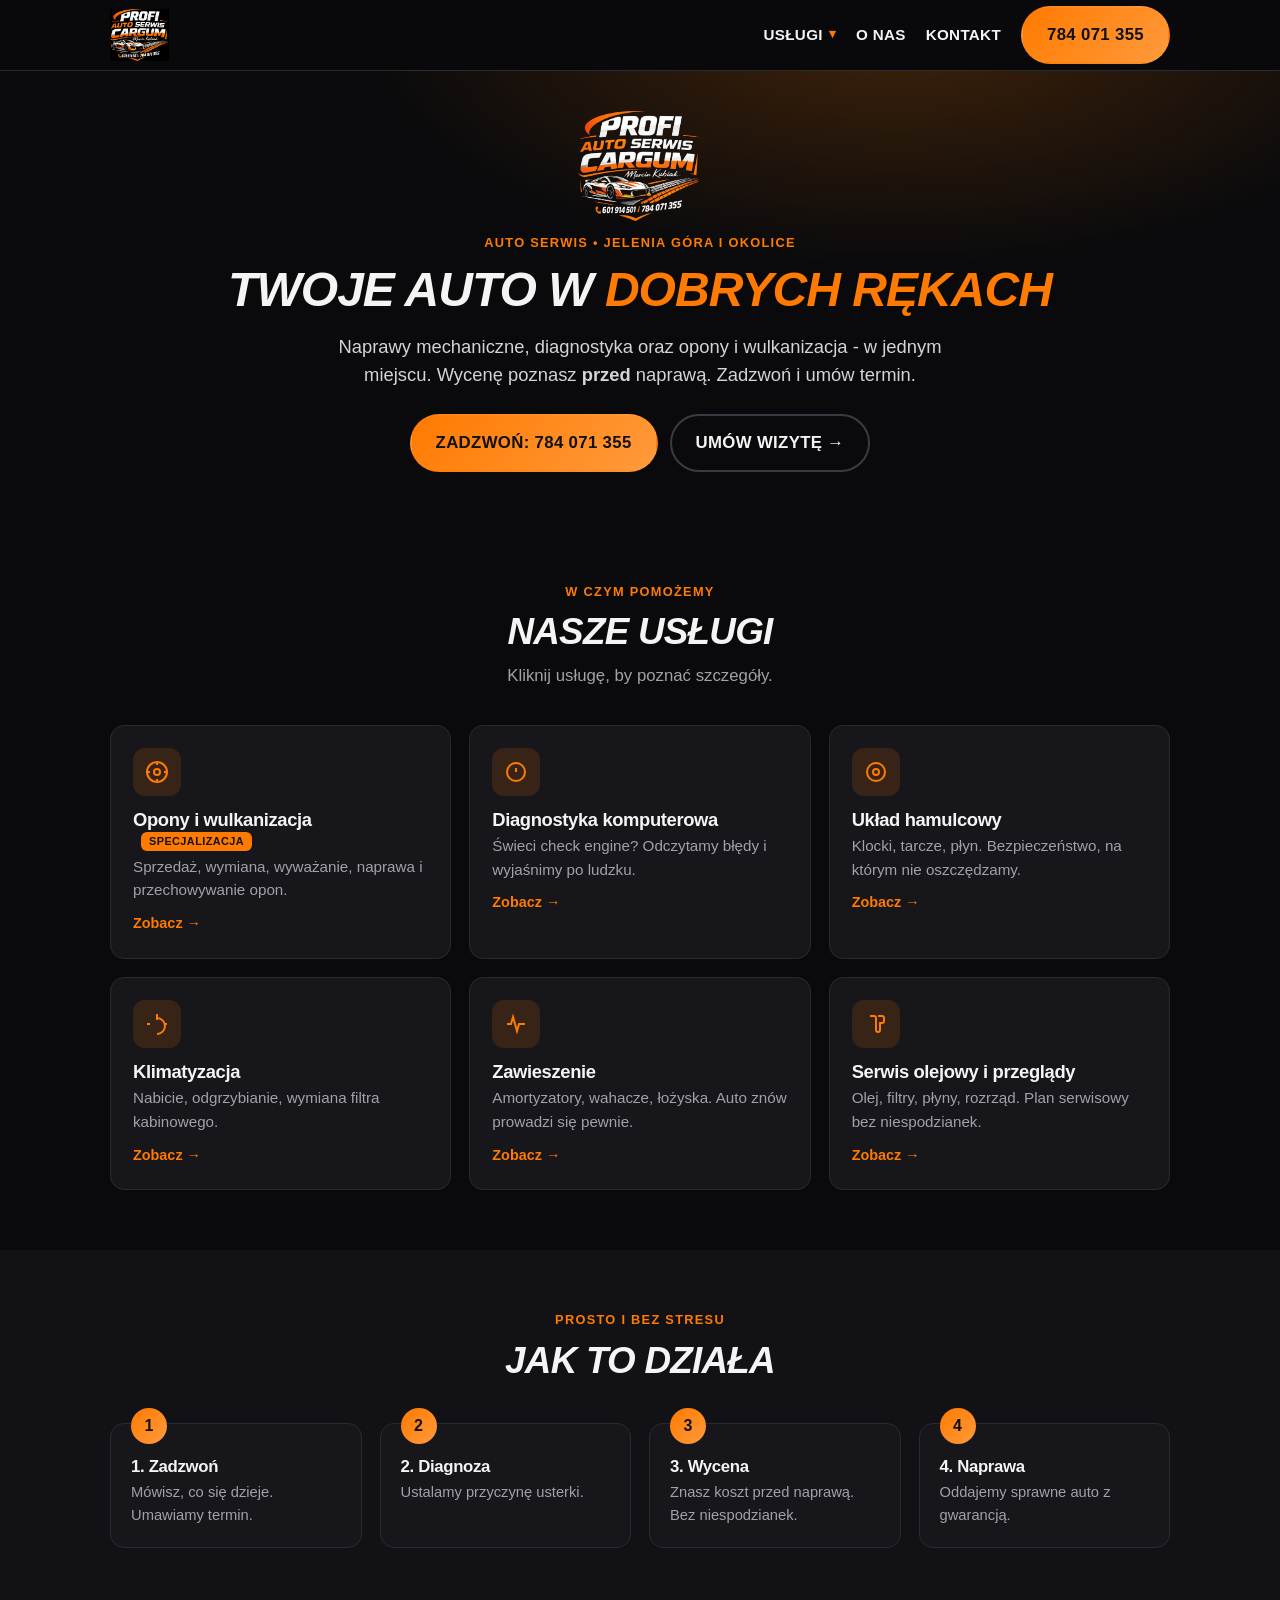
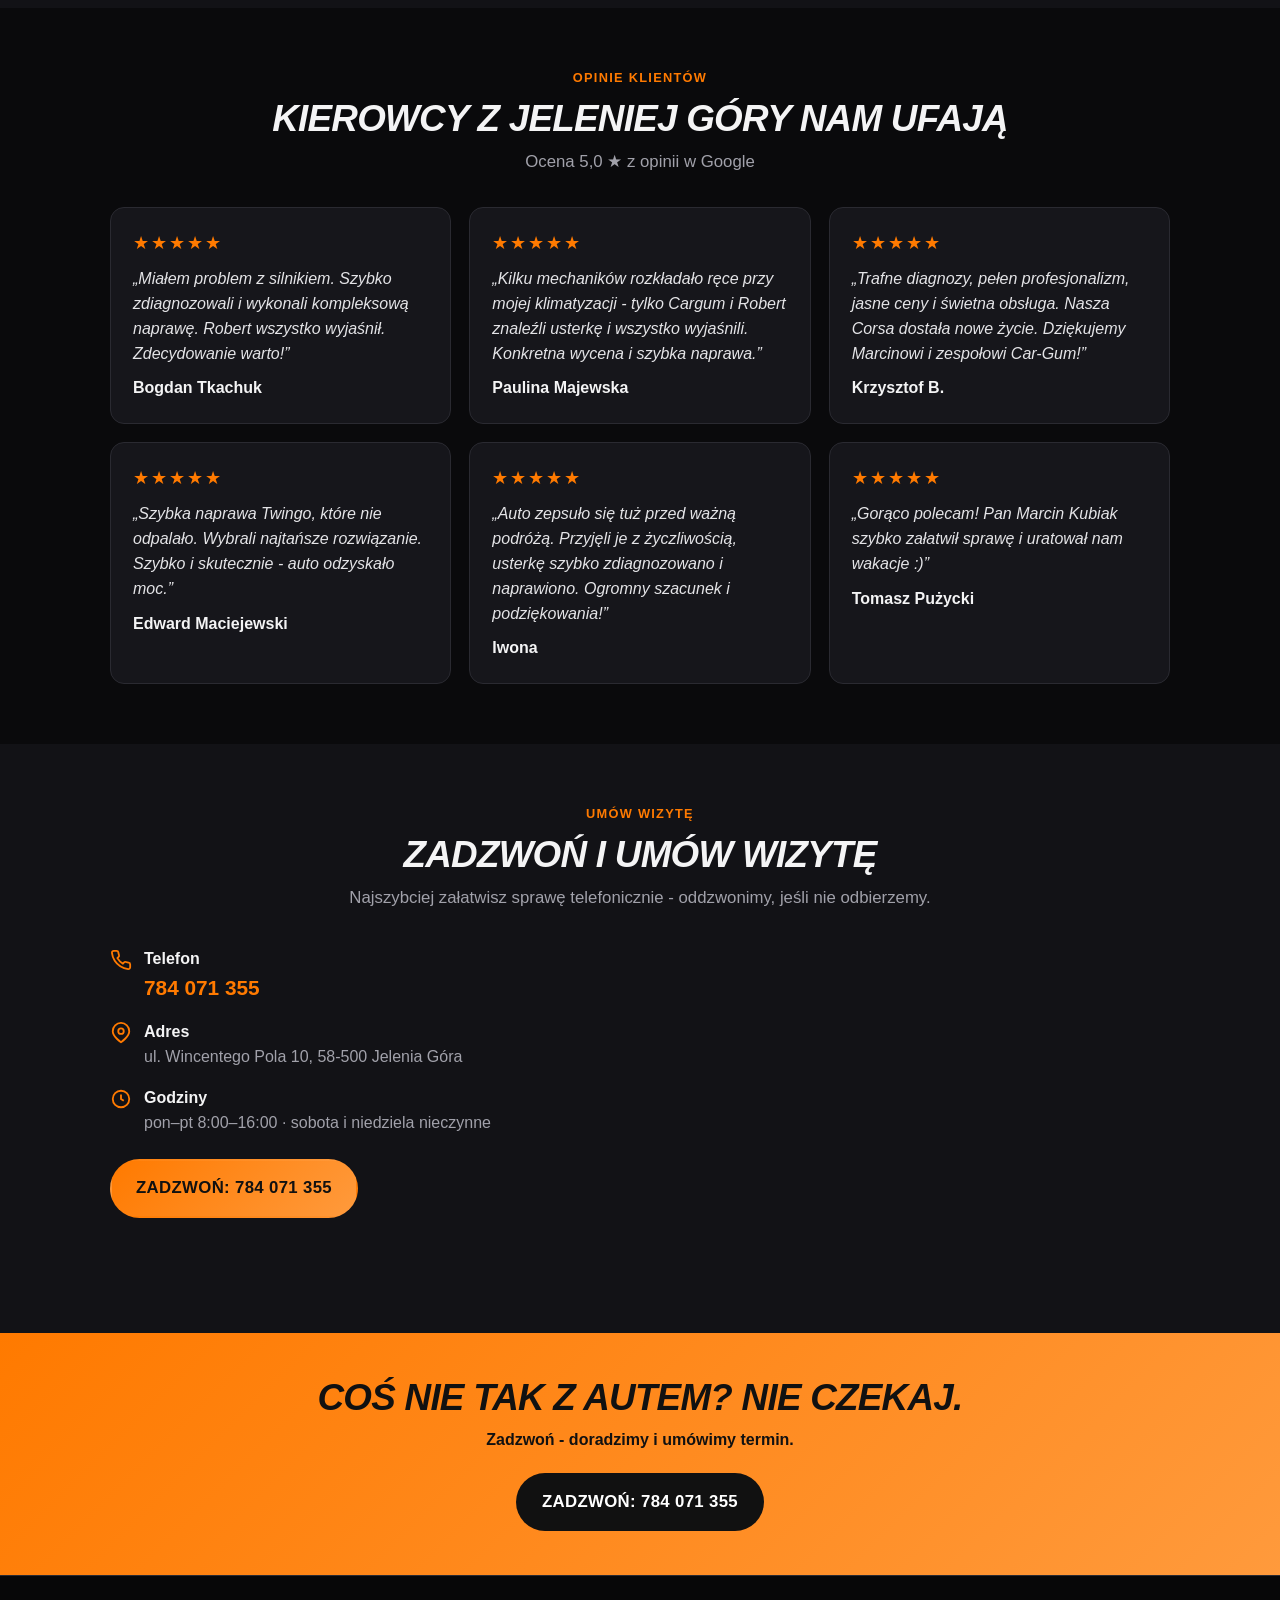
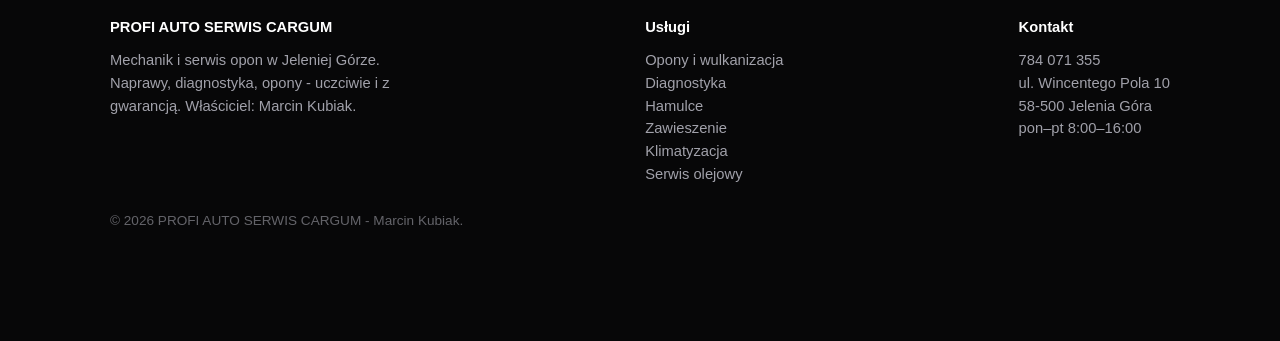
==== index.html @ 9b3eb481 "CarGum - strona (podgląd: one-page + wielopodstronowa)" ====
<!DOCTYPE html>
<html lang="pl">
<head>
<meta charset="UTF-8" />
<meta name="viewport" content="width=device-width, initial-scale=1.0" />
<title>PROFI AUTO SERWIS CARGUM - mechanik i opony Jelenia Góra | Zadzwoń 784 071 355</title>
<meta name="description" content="Auto serwis CarGum w Jeleniej Górze: naprawy mechaniczne, diagnostyka, hamulce, zawieszenie, klimatyzacja, oleje, elektryka oraz opony i wulkanizacja. Wycena przed naprawą, gwarancja. Tel. 784 071 355." />
<meta name="theme-color" content="#0a0a0c" />
<link rel="icon" href="data:image/svg+xml,<svg xmlns='http://www.w3.org/2000/svg' viewBox='0 0 100 100'><rect width='100' height='100' rx='22' fill='%23ff7a00'/><text x='50' y='70' font-size='52' font-family='Arial,sans-serif' font-weight='bold' text-anchor='middle' fill='%23111'>CG</text></svg>" />
<meta property="og:image" content="cargum-logo.png" />
<link rel="stylesheet" href="styles.css" />
<script type="application/ld+json">
{
 "@context":"https://schema.org","@type":"AutoRepair","name":"PROFI AUTO SERWIS CARGUM",
 "image":"cargum-logo.png","telephone":"+48784071355",
 "address":{"@type":"PostalAddress","streetAddress":"ul. Wincentego Pola 10","addressLocality":"Jelenia Góra","postalCode":"58-500","addressCountry":"PL"},
 "areaServed":"Jelenia Góra i okolice",
 "openingHoursSpecification":[{"@type":"OpeningHoursSpecification","dayOfWeek":["Monday","Tuesday","Wednesday","Thursday","Friday"],"opens":"08:00","closes":"16:00"}],
 "priceRange":"$$",
 "aggregateRating":{"@type":"AggregateRating","ratingValue":"5.0","reviewCount":"6"},
 "review":[
  {"@type":"Review","author":{"@type":"Person","name":"Bogdan Tkachuk"},"reviewRating":{"@type":"Rating","ratingValue":"5"},"reviewBody":"Problem z silnikiem - szybko zdiagnozowali i wykonali kompleksową naprawę. Robert wszystko wyjaśnił."},
  {"@type":"Review","author":{"@type":"Person","name":"Paulina Majewska"},"reviewRating":{"@type":"Rating","ratingValue":"5"},"reviewBody":"Tylko Cargum znalazł usterkę klimatyzacji. Konkretna wycena i szybka naprawa."},
  {"@type":"Review","author":{"@type":"Person","name":"Krzysztof B."},"reviewRating":{"@type":"Rating","ratingValue":"5"},"reviewBody":"Trafne diagnozy, profesjonalizm, jasne ceny. Dziękujemy Marcinowi i zespołowi Car-Gum!"},
  {"@type":"Review","author":{"@type":"Person","name":"Edward Maciejewski"},"reviewRating":{"@type":"Rating","ratingValue":"5"},"reviewBody":"Szybka naprawa Twingo, które nie odpalało. Szybko i skutecznie."},
  {"@type":"Review","author":{"@type":"Person","name":"Iwona"},"reviewRating":{"@type":"Rating","ratingValue":"5"},"reviewBody":"Auto zepsuło się przed podróżą. Przyjęli z życzliwością, szybko naprawione."},
  {"@type":"Review","author":{"@type":"Person","name":"Tomasz Pużycki"},"reviewRating":{"@type":"Rating","ratingValue":"5"},"reviewBody":"Pan Marcin Kubiak szybko załatwił sprawę i uratował nam wakacje."}
 ]
}
</script>
</head>
<body>

<header class="top"><div class="wrap top-in">
 <a href="index.html" class="brand">
  <img src="cargum-logo.png" alt="PROFI AUTO SERWIS CARGUM" onerror="this.style.display='none';this.nextElementSibling.style.display='inline'">
  <span class="fallback" style="display:none">CARGUM</span>
 </a>
 <nav>
  <details class="menu">
   <summary>Usługi</summary>
   <div class="menu-panel">
    <a href="opony.html">Opony i wulkanizacja</a>
    <a href="diagnostyka.html">Diagnostyka</a>
    <a href="hamulce.html">Hamulce</a>
    <a href="zawieszenie.html">Zawieszenie</a>
    <a href="klimatyzacja.html">Klimatyzacja</a>
    <a href="serwis-olejowy.html">Serwis olejowy</a>
   </div>
  </details>
  <a class="link" href="o-nas.html">O nas</a>
  <a class="link" href="kontakt.html">Kontakt</a>
  <a class="btn btn-call" href="tel:+48784071355">784 071 355</a>
 </nav>
</div></header>

<section class="hero"><div class="wrap center">
 <img class="logo-big" src="cargum-logo.png" alt="PROFI AUTO SERWIS CARGUM Marcin Kubiak" onerror="this.style.display='none'">
 <div class="eyebrow">Auto serwis • Jelenia Góra i okolice</div>
 <h1>Twoje auto w <span class="hl">dobrych rękach</span></h1>
 <p class="sub">Naprawy mechaniczne, diagnostyka oraz opony i wulkanizacja - w jednym miejscu.
   Wycenę poznasz <b>przed</b> naprawą. Zadzwoń i umów termin.</p>
 <div class="cta-row">
  <a class="btn btn-call" href="tel:+48784071355">Zadzwoń: 784 071 355</a>
  <a class="btn btn-ghost" href="kontakt.html">Umów wizytę →</a>
 </div>
</div></section>

<!-- Usługi -> podstrony (SEO) -->
<section><div class="wrap">
 <div class="center" style="margin-bottom:36px">
  <div class="eyebrow">W czym pomożemy</div>
  <h2>Nasze usługi</h2>
  <p class="lead">Kliknij usługę, by poznać szczegóły.</p>
 </div>
 <div class="grid grid-3">
  <a class="card" href="opony.html">
   <div class="ico"><svg viewBox="0 0 24 24" fill="none" stroke="currentColor" stroke-width="2"><circle cx="12" cy="12" r="10"/><circle cx="12" cy="12" r="3"/><path d="M12 2v3M12 19v3M2 12h3M19 12h3"/></svg></div>
   <h3>Opony i wulkanizacja <span class="badge-spec">Specjalizacja</span></h3>
   <p>Sprzedaż, wymiana, wyważanie, naprawa i przechowywanie opon.</p><span class="more">Zobacz →</span>
  </a>
  <a class="card" href="diagnostyka.html">
   <div class="ico"><svg viewBox="0 0 24 24" fill="none" stroke="currentColor" stroke-width="2"><circle cx="12" cy="12" r="9"/><path d="M12 8v4M12 16h.01"/></svg></div>
   <h3>Diagnostyka komputerowa</h3>
   <p>Świeci check engine? Odczytamy błędy i wyjaśnimy po ludzku.</p><span class="more">Zobacz →</span>
  </a>
  <a class="card" href="hamulce.html">
   <div class="ico"><svg viewBox="0 0 24 24" fill="none" stroke="currentColor" stroke-width="2"><circle cx="12" cy="12" r="9"/><circle cx="12" cy="12" r="3"/></svg></div>
   <h3>Układ hamulcowy</h3>
   <p>Klocki, tarcze, płyn. Bezpieczeństwo, na którym nie oszczędzamy.</p><span class="more">Zobacz →</span>
  </a>
  <a class="card" href="klimatyzacja.html">
   <div class="ico"><svg viewBox="0 0 24 24" fill="none" stroke="currentColor" stroke-width="2"><path d="M12 2v6M12 22a8 8 0 0 0 0-16"/><path d="M5 12H2M22 12h-3"/></svg></div>
   <h3>Klimatyzacja</h3>
   <p>Nabicie, odgrzybianie, wymiana filtra kabinowego.</p><span class="more">Zobacz →</span>
  </a>
  <a class="card" href="zawieszenie.html">
   <div class="ico"><svg viewBox="0 0 24 24" fill="none" stroke="currentColor" stroke-width="2"><path d="M3 12h4l2-7 4 14 2-7h6"/></svg></div>
   <h3>Zawieszenie</h3>
   <p>Amortyzatory, wahacze, łożyska. Auto znów prowadzi się pewnie.</p><span class="more">Zobacz →</span>
  </a>
  <a class="card" href="serwis-olejowy.html">
   <div class="ico"><svg viewBox="0 0 24 24" fill="none" stroke="currentColor" stroke-width="2"><path d="M14 4h4a2 2 0 0 1 2 2v3a2 2 0 0 1-2 2h-2v7a2 2 0 0 1-4 0V6a2 2 0 0 0-2-2H6"/></svg></div>
   <h3>Serwis olejowy i przeglądy</h3>
   <p>Olej, filtry, płyny, rozrząd. Plan serwisowy bez niespodzianek.</p><span class="more">Zobacz →</span>
  </a>
 </div>
</div></section>

<!-- Jak pracujemy -->
<section class="section-soft"><div class="wrap">
 <div class="center" style="margin-bottom:42px"><div class="eyebrow">Prosto i bez stresu</div><h2>Jak to działa</h2></div>
 <div class="steps">
  <div class="step"><h3>1. Zadzwoń</h3><p>Mówisz, co się dzieje. Umawiamy termin.</p></div>
  <div class="step"><h3>2. Diagnoza</h3><p>Ustalamy przyczynę usterki.</p></div>
  <div class="step"><h3>3. Wycena</h3><p>Znasz koszt przed naprawą. Bez niespodzianek.</p></div>
  <div class="step"><h3>4. Naprawa</h3><p>Oddajemy sprawne auto z gwarancją.</p></div>
 </div>
</div></section>

<!-- Opinie -->
<section><div class="wrap">
 <div class="center" style="margin-bottom:32px"><div class="eyebrow">Opinie klientów</div><h2>Kierowcy z Jeleniej Góry nam ufają</h2><p class="lead">Ocena 5,0 ★ z opinii w Google</p></div>
 <div class="grid grid-3">
  <div class="review"><div class="stars">★★★★★</div><p>„Miałem problem z silnikiem. Szybko zdiagnozowali i wykonali kompleksową naprawę. Robert wszystko wyjaśnił. Zdecydowanie warto!”</p><div class="who">Bogdan Tkachuk</div></div>
  <div class="review"><div class="stars">★★★★★</div><p>„Kilku mechaników rozkładało ręce przy mojej klimatyzacji - tylko Cargum i Robert znaleźli usterkę i wszystko wyjaśnili. Konkretna wycena i szybka naprawa.”</p><div class="who">Paulina Majewska</div></div>
  <div class="review"><div class="stars">★★★★★</div><p>„Trafne diagnozy, pełen profesjonalizm, jasne ceny i świetna obsługa. Nasza Corsa dostała nowe życie. Dziękujemy Marcinowi i zespołowi Car-Gum!”</p><div class="who">Krzysztof B.</div></div>
  <div class="review"><div class="stars">★★★★★</div><p>„Szybka naprawa Twingo, które nie odpalało. Wybrali najtańsze rozwiązanie. Szybko i skutecznie - auto odzyskało moc.”</p><div class="who">Edward Maciejewski</div></div>
  <div class="review"><div class="stars">★★★★★</div><p>„Auto zepsuło się tuż przed ważną podróżą. Przyjęli je z życzliwością, usterkę szybko zdiagnozowano i naprawiono. Ogromny szacunek i podziękowania!”</p><div class="who">Iwona</div></div>
  <div class="review"><div class="stars">★★★★★</div><p>„Gorąco polecam! Pan Marcin Kubiak szybko załatwił sprawę i uratował nam wakacje :)”</p><div class="who">Tomasz Pużycki</div></div>
 </div>
</div></section>

<!-- ============ KONTAKT ============ -->
<section id="kontakt" class="section-soft"><div class="wrap">
 <div class="center" style="margin-bottom:36px">
  <div class="eyebrow">Umów wizytę</div>
  <h2>Zadzwoń i umów wizytę</h2>
  <p class="lead">Najszybciej załatwisz sprawę telefonicznie - oddzwonimy, jeśli nie odbierzemy.</p>
 </div>
 <div class="contact">
  <div>
   <div class="info-line"><svg viewBox="0 0 24 24" fill="none" stroke="currentColor" stroke-width="2"><path d="M22 16.92v3a2 2 0 0 1-2.18 2 19.79 19.79 0 0 1-8.63-3.07 19.5 19.5 0 0 1-6-6 19.79 19.79 0 0 1-3.07-8.67A2 2 0 0 1 4.11 2h3a2 2 0 0 1 2 1.72c.13.96.36 1.9.7 2.81a2 2 0 0 1-.45 2.11L8.09 9.91a16 16 0 0 0 6 6l1.27-1.27a2 2 0 0 1 2.11-.45c.91.34 1.85.57 2.81.7A2 2 0 0 1 22 16.92z"/></svg><div><b>Telefon</b><a href="tel:+48784071355" class="sub" style="color:var(--accent);font-weight:800;display:block;font-size:1.3rem">784 071 355</a></div></div>
   <div class="info-line"><svg viewBox="0 0 24 24" fill="none" stroke="currentColor" stroke-width="2"><path d="M21 10c0 6-9 12-9 12s-9-6-9-12a9 9 0 0 1 18 0z"/><circle cx="12" cy="10" r="3"/></svg><div><b>Adres</b><span>ul. Wincentego Pola 10, 58-500 Jelenia Góra</span></div></div>
   <div class="info-line"><svg viewBox="0 0 24 24" fill="none" stroke="currentColor" stroke-width="2"><circle cx="12" cy="12" r="9"/><path d="M12 7v5l3 2"/></svg><div><b>Godziny</b><span>pon–pt 8:00–16:00 · sobota i niedziela nieczynne</span></div></div>
   <a class="btn btn-call" href="tel:+48784071355" style="margin-top:8px">Zadzwoń: 784 071 355</a>
  </div>
  <div>
   <iframe class="map" style="height:100%;min-height:300px" loading="lazy" referrerpolicy="no-referrer-when-downgrade"
    src="https://www.google.com/maps?q=ul.+Wincentego+Pola+10,+Jelenia+G%C3%B3ra&output=embed" title="Mapa dojazdu - CarGum Jelenia Góra"></iframe>
  </div>
 </div>
</div></section>

<!-- Pas CTA -->
<section class="cta-band"><div class="wrap">
 <h2>Coś nie tak z autem? Nie czekaj.</h2>
 <p style="margin:8px 0 20px;font-weight:600">Zadzwoń - doradzimy i umówimy termin.</p>
 <a class="btn btn-dark" href="tel:+48784071355">Zadzwoń: 784 071 355</a>
</div></section>

<footer><div class="wrap cols">
 <div style="max-width:300px"><h4>PROFI AUTO SERWIS CARGUM</h4><p>Mechanik i serwis opon w Jeleniej Górze. Naprawy, diagnostyka, opony - uczciwie i z gwarancją. Właściciel: Marcin Kubiak.</p></div>
 <div><h4>Usługi</h4><p><a href="opony.html">Opony i wulkanizacja</a><br><a href="diagnostyka.html">Diagnostyka</a><br><a href="hamulce.html">Hamulce</a><br><a href="zawieszenie.html">Zawieszenie</a><br><a href="klimatyzacja.html">Klimatyzacja</a><br><a href="serwis-olejowy.html">Serwis olejowy</a></p></div>
 <div><h4>Kontakt</h4><p><a href="tel:+48784071355">784 071 355</a><br>ul. Wincentego Pola 10<br>58-500 Jelenia Góra<br>pon–pt 8:00–16:00</p></div>
</div><div class="wrap" style="margin-top:24px;opacity:.6;font-size:.85rem">© 2026 PROFI AUTO SERWIS CARGUM - Marcin Kubiak.</div></footer>

<div class="callbar"><a href="tel:+48784071355">
 <svg viewBox="0 0 24 24" fill="none" stroke="currentColor" stroke-width="2"><path d="M22 16.92v3a2 2 0 0 1-2.18 2 19.79 19.79 0 0 1-8.63-3.07 19.5 19.5 0 0 1-6-6 19.79 19.79 0 0 1-3.07-8.67A2 2 0 0 1 4.11 2h3a2 2 0 0 1 2 1.72c.13.96.36 1.9.7 2.81a2 2 0 0 1-.45 2.11L8.09 9.91a16 16 0 0 0 6 6l1.27-1.27a2 2 0 0 1 2.11-.45c.91.34 1.85.57 2.81.7A2 2 0 0 1 22 16.92z"/></svg>
 Zadzwoń: 784 071 355</a></div>

</body>
</html>
---- styles.css ----
/* =========================================================================
   PROFI AUTO SERWIS CARGUM — wspólne style (wersja wielopodstronowa)
   Motyw: czerń + pomarańcz + biel (pod logo). Mobile-first.
   Logo: wrzuć plik cargum-logo.png do tego folderu.
   ========================================================================= */
:root{
  --bg:#0a0a0c; --bg-soft:#121216; --card:#16161b; --line:#2a2a31;
  --ink:#f4f4f5; --muted:#a1a1aa; --accent:#ff7a00; --accent-2:#ff9a3c;
  --accent-dark:#e06600; --ok:#22c55e; --radius:14px; --maxw:1100px;
  --shadow:0 10px 30px rgba(0,0,0,.5);
}
*{box-sizing:border-box;margin:0;padding:0}
html{scroll-behavior:smooth}
body{font-family:-apple-system,BlinkMacSystemFont,"Segoe UI",Roboto,Helvetica,Arial,sans-serif;
  color:var(--ink);background:var(--bg);line-height:1.55;-webkit-font-smoothing:antialiased}
a{color:inherit;text-decoration:none}
img{max-width:100%;display:block}
.wrap{max-width:var(--maxw);margin:0 auto;padding:0 20px}
h1,h2,h3{line-height:1.12;letter-spacing:-.02em}
h1{font-size:clamp(1.9rem,5.5vw,3rem);font-weight:900;text-transform:uppercase;font-style:italic}
h2{font-size:clamp(1.6rem,4.5vw,2.3rem);margin-bottom:10px;font-weight:900;text-transform:uppercase;font-style:italic}
.lead{color:var(--muted);font-size:1.05rem}
section{padding:60px 0}
.section-soft{background:var(--bg-soft)}
.center{text-align:center}
.eyebrow{color:var(--accent);font-weight:800;text-transform:uppercase;letter-spacing:.1em;font-size:.8rem;margin-bottom:10px}

/* Przyciski */
.btn{display:inline-flex;align-items:center;gap:10px;font-weight:800;padding:14px 24px;border-radius:999px;
  font-size:1.05rem;transition:.15s;border:2px solid transparent;cursor:pointer;text-transform:uppercase;letter-spacing:.02em}
.btn svg{width:20px;height:20px}
.btn-call{background:linear-gradient(135deg,var(--accent),var(--accent-2));color:#111}
.btn-call:hover{filter:brightness(1.08);transform:translateY(-1px)}
.btn-ghost{background:transparent;color:var(--ink);border-color:#3a3a44}
.btn-ghost:hover{border-color:var(--accent);color:var(--accent)}
.btn-dark{background:#fff;color:#111}
.btn-dark:hover{filter:brightness(.92)}

/* Górny pasek */
header.top{position:sticky;top:0;z-index:50;background:rgba(10,10,12,.92);backdrop-filter:blur(8px);border-bottom:1px solid var(--line)}
.top-in{display:flex;align-items:center;justify-content:space-between;height:70px}
.brand{display:flex;align-items:center;gap:12px;font-weight:900;font-size:1rem;text-transform:uppercase}
.brand img{height:52px;width:auto}
.brand .fallback{color:var(--accent)}
.top nav{display:flex;align-items:center;gap:20px}
.top nav a.link{color:var(--ink);font-weight:700;font-size:.95rem;text-transform:uppercase;letter-spacing:.02em}
.top nav a.link:hover,.top nav a.link.active{color:var(--accent)}
/* Rozwijane menu "Usługi" (strzałka) — wszystkie usługi dostępne (SEO), bez zaśmiecania paska */
.menu{position:relative}
.menu>summary{list-style:none;cursor:pointer;color:var(--ink);font-weight:700;font-size:.95rem;text-transform:uppercase;letter-spacing:.02em;display:inline-flex;align-items:center;gap:6px}
.menu>summary::-webkit-details-marker{display:none}
.menu>summary::after{content:"▾";color:var(--accent);font-size:.85em;transition:transform .15s}
.menu[open]>summary::after{transform:rotate(180deg)}
.menu>summary:hover,.menu[open]>summary,.menu>summary.active{color:var(--accent)}
.menu-panel{position:absolute;top:calc(100% + 16px);right:0;background:var(--card);border:1px solid var(--line);border-radius:12px;padding:8px;min-width:240px;box-shadow:var(--shadow);display:flex;flex-direction:column;z-index:60}
.menu-panel a{padding:11px 14px;border-radius:8px;font-weight:600;font-size:.95rem;white-space:nowrap;color:var(--ink)}
.menu-panel a:hover{background:rgba(255,122,0,.14);color:var(--accent)}
/* Mobile: chowamy zdublowany telefon (jest dolny pasek "Zadzwoń"), zostawiamy
   widoczne O nas + Kontakt i menu Usługi; lżejszy logotyp i mniejsze odstępy. */
@media(max-width:980px){
  .top .btn-call{display:none}
  .brand span.txt{display:none}
  .brand img{height:40px}
  .top nav{gap:16px}
  .menu-panel{min-width:200px}
}
@media(max-width:420px){
  .top nav{gap:12px}
  .top nav a.link, .menu>summary{font-size:.82rem}
}

/* Hero */
.hero{position:relative;overflow:hidden;padding:40px 0 50px;
  background:radial-gradient(900px 400px at 70% -10%, rgba(255,122,0,.22), transparent 60%), #0a0a0c}
.hero .logo-big{max-height:110px;margin:0 auto 12px;width:auto;mix-blend-mode:lighten}
.hero h1 .hl{color:var(--accent)}
.hero p.sub{color:#d4d4d8;font-size:1.15rem;margin:16px auto 24px;max-width:640px}
.hero .cta-row{display:flex;flex-wrap:wrap;gap:12px;justify-content:center}
.hero.small{padding:46px 0}
.crumbs{color:var(--muted);font-size:.85rem;margin-bottom:14px}
.crumbs a:hover{color:var(--accent)}

/* Siatki / karty */
.grid{display:grid;gap:18px}
.grid-3{grid-template-columns:repeat(3,1fr)}
.grid-2{grid-template-columns:repeat(2,1fr)}
@media(max-width:860px){.grid-3{grid-template-columns:repeat(2,1fr)}}
@media(max-width:560px){.grid-3,.grid-2{grid-template-columns:1fr}}
.card{background:var(--card);border:1px solid var(--line);border-radius:var(--radius);padding:22px;transition:.15s;display:block}
.card:hover{border-color:var(--accent);transform:translateY(-2px)}
.card .ico{width:48px;height:48px;border-radius:12px;background:rgba(255,122,0,.14);color:var(--accent);display:grid;place-items:center;margin-bottom:14px}
.card .ico svg{width:24px;height:24px}
.card h3{font-size:1.15rem;margin-bottom:4px}
.card .prob{color:var(--accent);font-weight:800;font-size:.85rem;margin-bottom:6px}
.card p{color:var(--muted);font-size:.95rem}
.card .more{color:var(--accent);font-weight:800;font-size:.9rem;margin-top:10px;display:inline-block}
.badge-spec{display:inline-block;background:var(--accent);color:#111;font-weight:800;font-size:.68rem;text-transform:uppercase;letter-spacing:.04em;padding:3px 8px;border-radius:6px;margin-left:8px;vertical-align:middle}

/* Listy korzyści */
.ticks{list-style:none;display:grid;gap:12px;margin-top:8px}
.ticks li{display:flex;gap:12px;align-items:flex-start;color:#d4d4d8}
.ticks li svg{width:22px;height:22px;color:var(--ok);flex:none;margin-top:2px}

/* Kroki */
.steps{counter-reset:step;display:grid;gap:18px;grid-template-columns:repeat(4,1fr)}
@media(max-width:860px){.steps{grid-template-columns:repeat(2,1fr)}}
@media(max-width:480px){.steps{grid-template-columns:1fr}}
.step{position:relative;background:var(--card);border:1px solid var(--line);border-radius:var(--radius);padding:26px 20px 20px}
.step::before{counter-increment:step;content:counter(step);position:absolute;top:-16px;left:20px;width:36px;height:36px;border-radius:50%;background:linear-gradient(135deg,var(--accent),var(--accent-2));color:#111;display:grid;place-items:center;font-weight:900}
.step h3{font-size:1.05rem;margin:8px 0 4px}.step p{color:var(--muted);font-size:.92rem}

/* Opinie */
.review{background:var(--card);border:1px solid var(--line);border-radius:var(--radius);padding:22px}
.stars{color:var(--accent);font-size:1.1rem;letter-spacing:2px}
.review p{margin:10px 0;font-style:italic;color:#e4e4e7}.review .who{font-weight:800}

/* FAQ */
.faq details{background:var(--card);border:1px solid var(--line);border-radius:var(--radius);padding:0 20px;margin-bottom:12px}
.faq summary{list-style:none;cursor:pointer;padding:18px 0;font-weight:800;display:flex;justify-content:space-between;align-items:center}
.faq summary::-webkit-details-marker{display:none}
.faq summary::after{content:"+";font-size:1.5rem;color:var(--accent)}
.faq details[open] summary::after{content:"–"}
.faq details p{padding:0 0 18px;color:var(--muted)}

/* Kontakt */
.contact{display:grid;grid-template-columns:1fr 1fr;gap:28px;align-items:start}
@media(max-width:760px){.contact{grid-template-columns:1fr}}
.info-line{display:flex;gap:12px;align-items:flex-start;margin-bottom:16px}
.info-line svg{width:22px;height:22px;color:var(--accent);flex:none;margin-top:2px}
.info-line b{display:block}.info-line span,.info-line a.sub{color:var(--muted)}
form .field{margin-bottom:14px}
form label{display:block;font-weight:700;font-size:.9rem;margin-bottom:6px}
form input,form textarea{width:100%;padding:13px 14px;border:1px solid var(--line);border-radius:11px;font:inherit;background:#0e0e11;color:var(--ink)}
form input::placeholder,form textarea::placeholder{color:#6b7280}
form input:focus,form textarea:focus{outline:2px solid var(--accent);border-color:transparent}
.map{width:100%;height:300px;border:0;border-radius:var(--radius);margin-top:18px;filter:grayscale(.2)}
.note{color:var(--muted);font-size:.9rem;margin-top:14px}

/* CTA pas */
.cta-band{background:linear-gradient(135deg,var(--accent),var(--accent-2));color:#111;text-align:center;padding:44px 0}
.cta-band h2{color:#111}
.cta-band .btn-dark{background:#111;color:#fff}

/* Stopka */
footer{background:#070708;color:#a1a1aa;padding:40px 0 110px;font-size:.92rem;border-top:1px solid var(--line)}
footer .cols{display:flex;flex-wrap:wrap;gap:30px;justify-content:space-between}
footer a:hover{color:var(--accent)}footer h4{color:#fff;margin-bottom:10px}

/* Mobilny pasek Zadzwoń */
.callbar{position:fixed;bottom:0;left:0;right:0;z-index:60;display:none;background:linear-gradient(135deg,var(--accent),var(--accent-2));box-shadow:0 -4px 16px rgba(0,0,0,.4)}
.callbar a{display:flex;align-items:center;justify-content:center;gap:10px;color:#111;font-weight:900;padding:16px;font-size:1.1rem;text-transform:uppercase}
.callbar svg{width:22px;height:22px}
@media(max-width:980px){.callbar{display:block}}
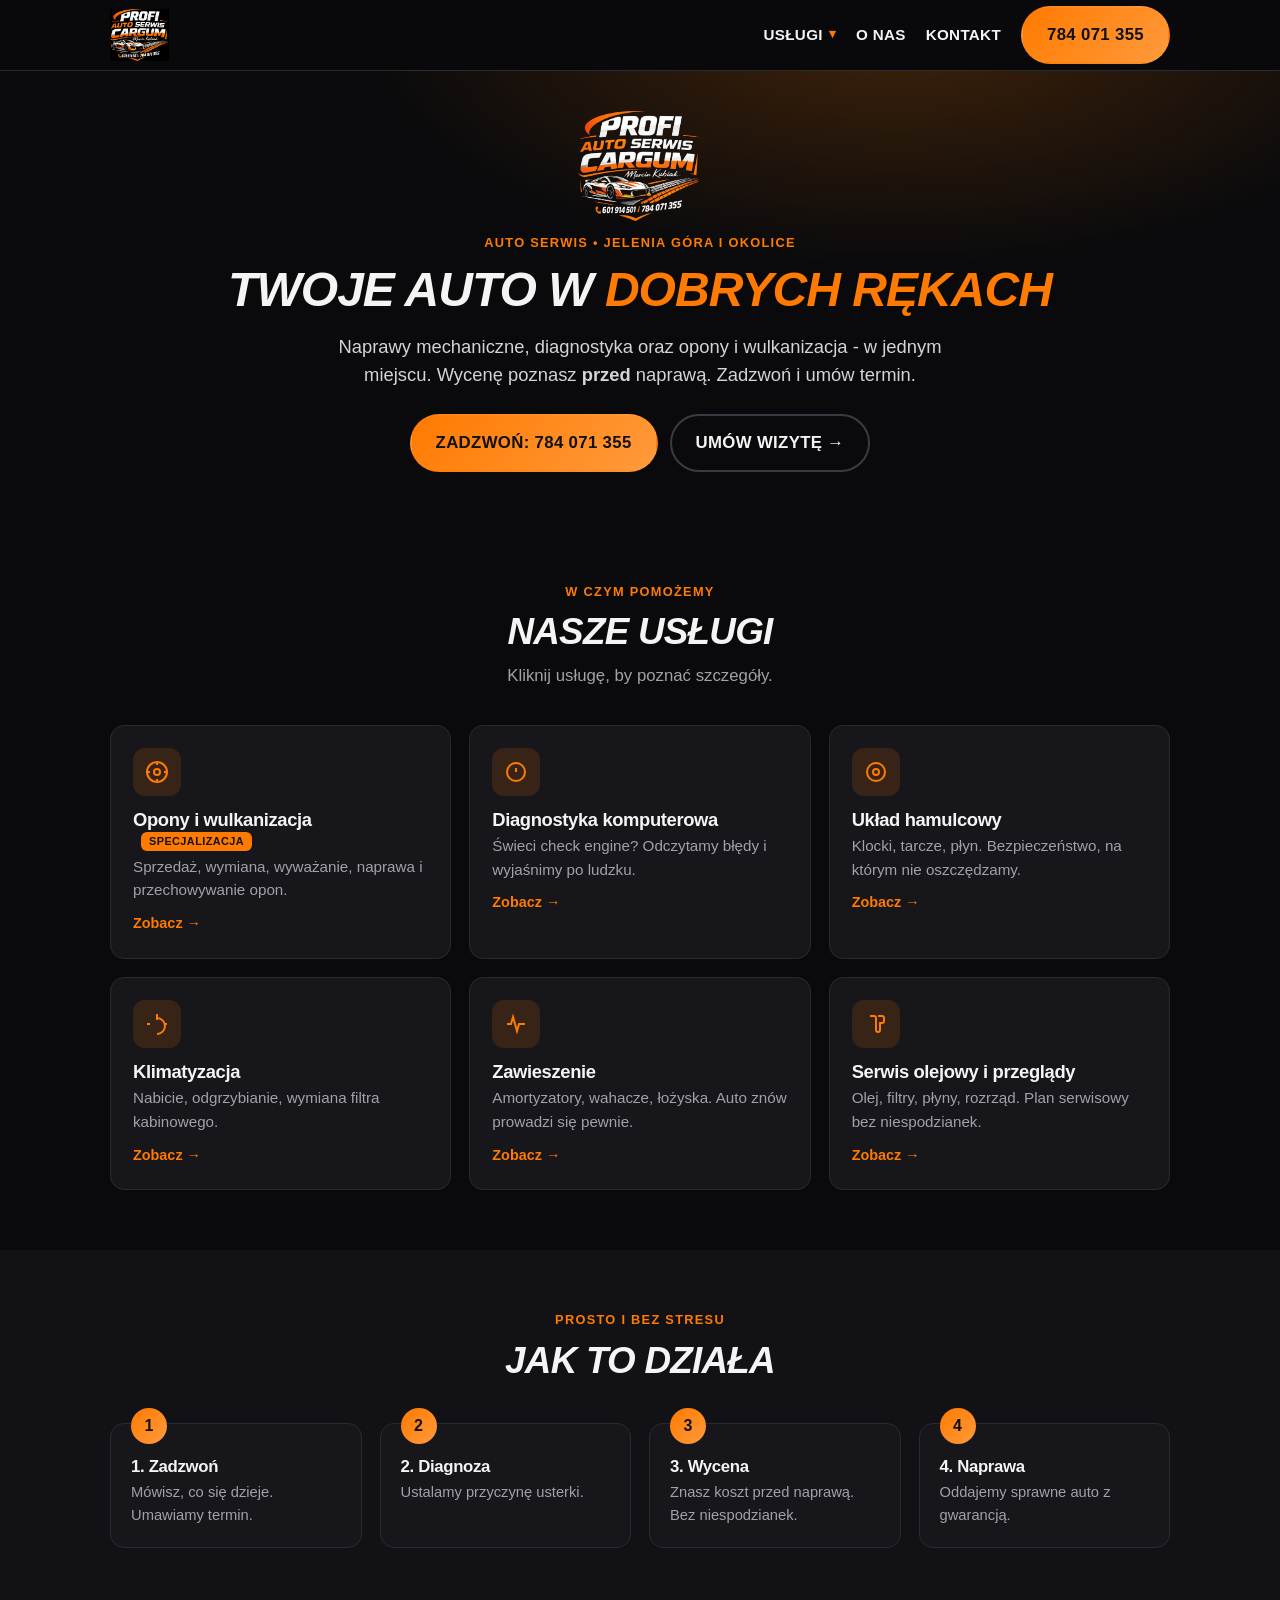
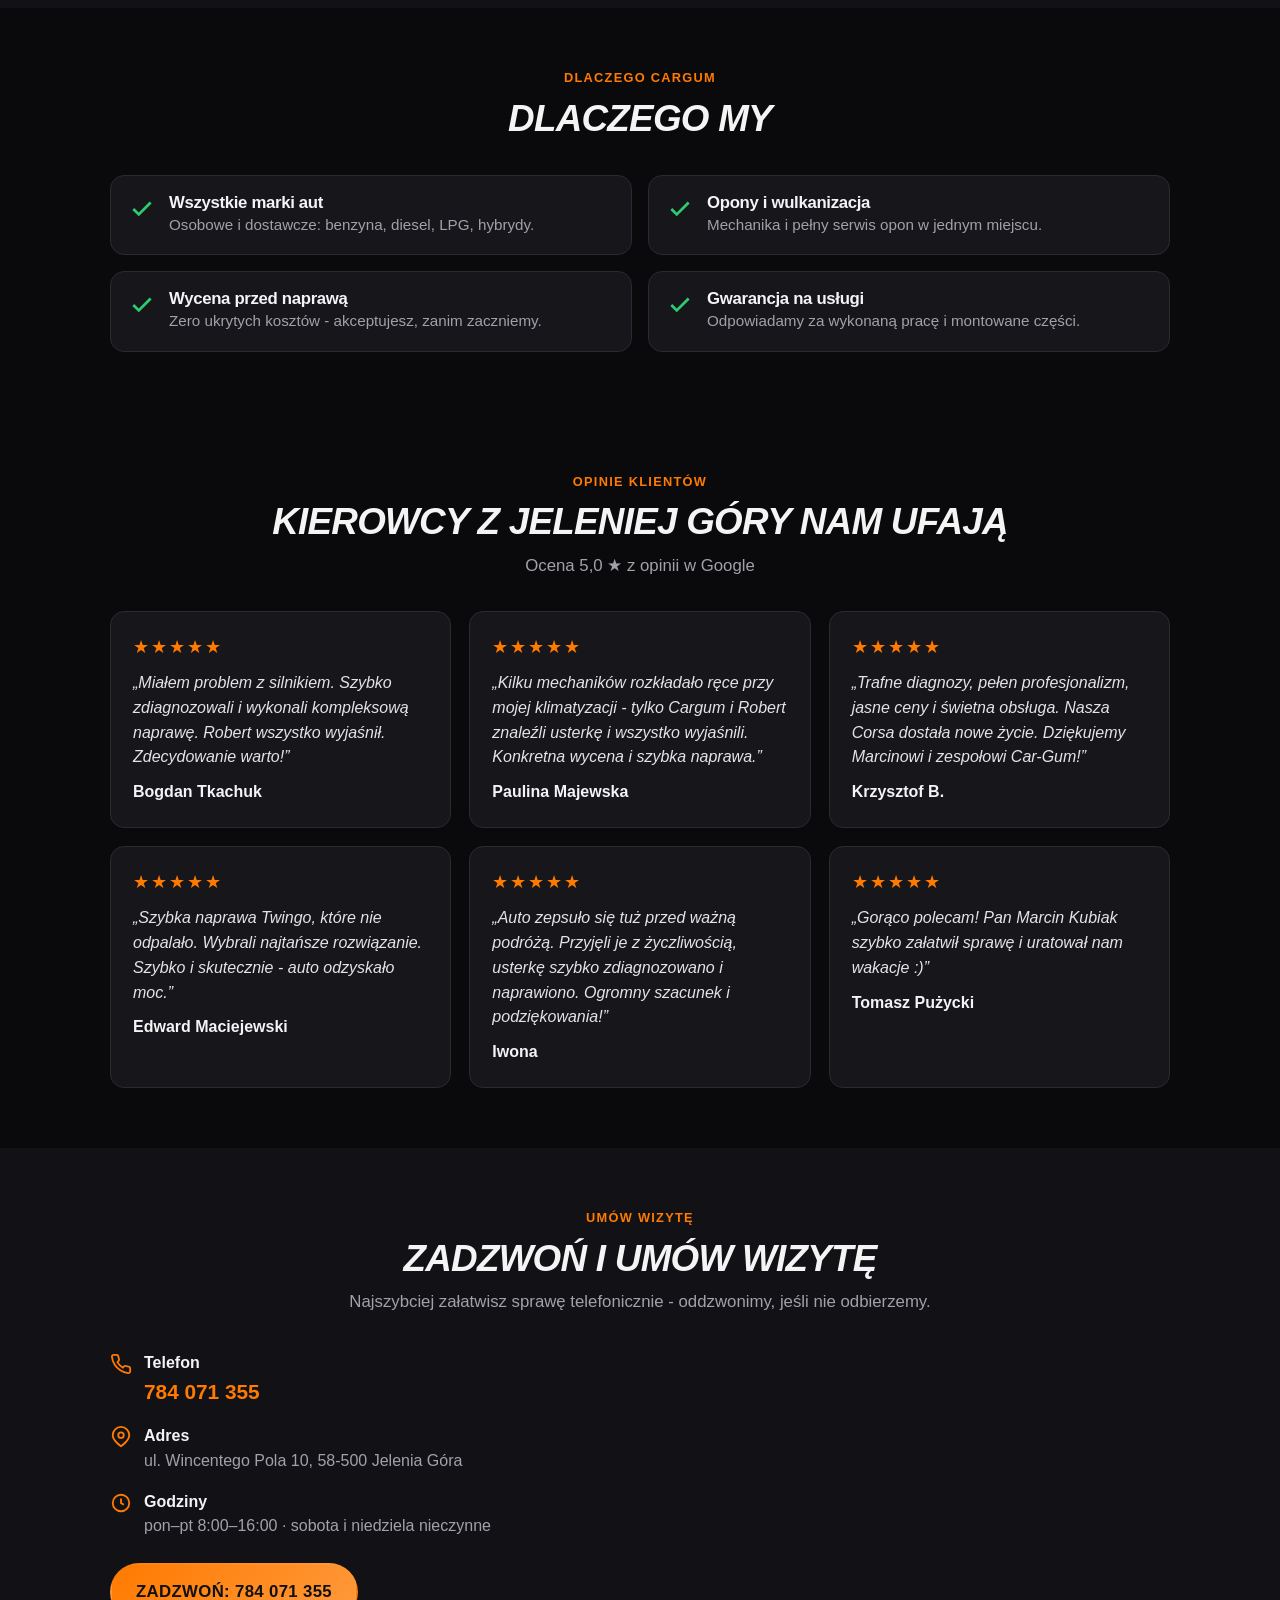
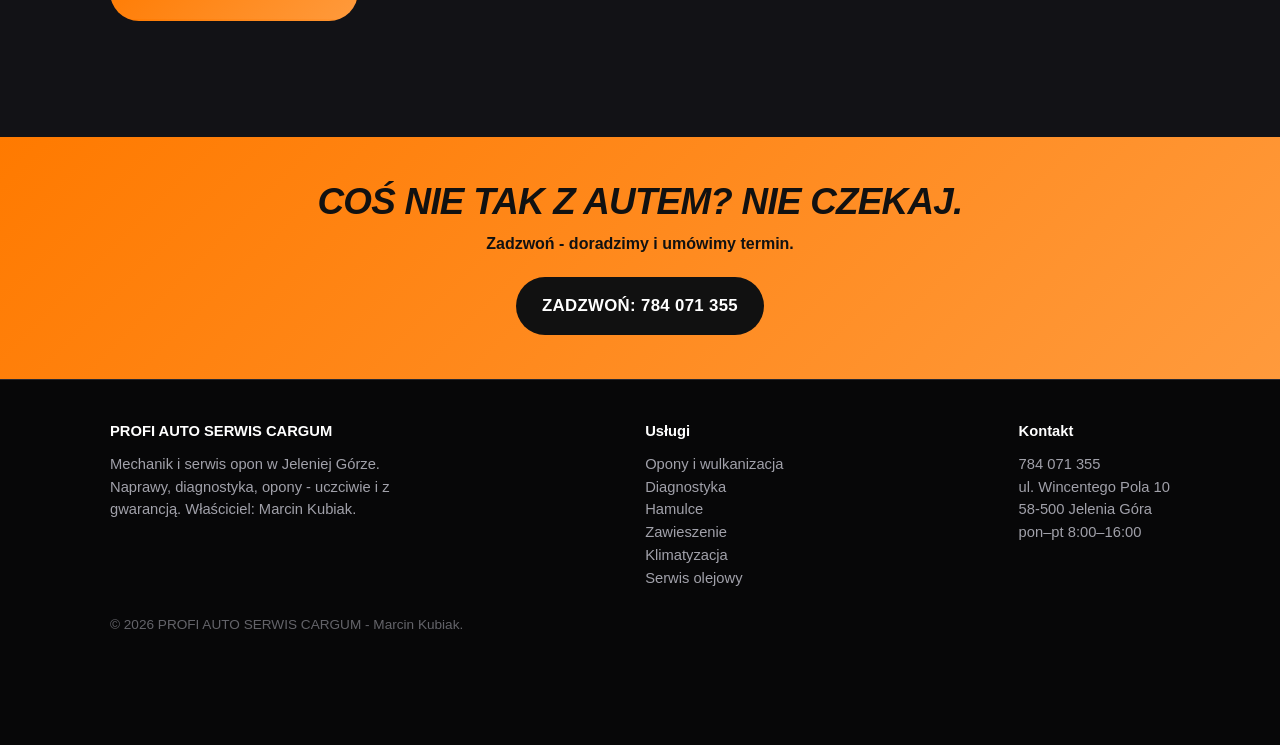
==== commit e738f3da: "Mobile header fix, logo CARGUM, sekcja Dlaczego my + zielone tiki" ====
--- a/index.html
+++ b/index.html
@@ -118,6 +118,17 @@
  </div>
 </div></section>
 
+<!-- Dlaczego my -->
+<section><div class="wrap">
+ <div class="center" style="margin-bottom:36px"><div class="eyebrow">Dlaczego CarGum</div><h2>Dlaczego my</h2></div>
+ <div class="why">
+  <div class="item"><svg viewBox="0 0 24 24" fill="none" stroke="currentColor" stroke-width="2.5"><path d="M20 6 9 17l-5-5"/></svg><div><h3>Wszystkie marki aut</h3><p>Osobowe i dostawcze: benzyna, diesel, LPG, hybrydy.</p></div></div>
+  <div class="item"><svg viewBox="0 0 24 24" fill="none" stroke="currentColor" stroke-width="2.5"><path d="M20 6 9 17l-5-5"/></svg><div><h3>Opony i wulkanizacja</h3><p>Mechanika i pełny serwis opon w jednym miejscu.</p></div></div>
+  <div class="item"><svg viewBox="0 0 24 24" fill="none" stroke="currentColor" stroke-width="2.5"><path d="M20 6 9 17l-5-5"/></svg><div><h3>Wycena przed naprawą</h3><p>Zero ukrytych kosztów - akceptujesz, zanim zaczniemy.</p></div></div>
+  <div class="item"><svg viewBox="0 0 24 24" fill="none" stroke="currentColor" stroke-width="2.5"><path d="M20 6 9 17l-5-5"/></svg><div><h3>Gwarancja na usługi</h3><p>Odpowiadamy za wykonaną pracę i montowane części.</p></div></div>
+ </div>
+</div></section>
+
 <!-- Opinie -->
 <section><div class="wrap">
  <div class="center" style="margin-bottom:32px"><div class="eyebrow">Opinie klientów</div><h2>Kierowcy z Jeleniej Góry nam ufają</h2><p class="lead">Ocena 5,0 ★ z opinii w Google</p></div>
--- a/styles.css
+++ b/styles.css
@@ -6,7 +6,7 @@
 :root{
   --bg:#0a0a0c; --bg-soft:#121216; --card:#16161b; --line:#2a2a31;
   --ink:#f4f4f5; --muted:#a1a1aa; --accent:#ff7a00; --accent-2:#ff9a3c;
-  --accent-dark:#e06600; --ok:#22c55e; --radius:14px; --maxw:1100px;
+  --accent-dark:#e06600; --ok:#2ecc71; --radius:14px; --maxw:1100px;
   --shadow:0 10px 30px rgba(0,0,0,.5);
 }
 *{box-sizing:border-box;margin:0;padding:0}
@@ -27,7 +27,7 @@
 
 /* Przyciski */
 .btn{display:inline-flex;align-items:center;gap:10px;font-weight:800;padding:14px 24px;border-radius:999px;
-  font-size:1.05rem;transition:.15s;border:2px solid transparent;cursor:pointer;text-transform:uppercase;letter-spacing:.02em}
+  font-size:1.05rem;transition:.15s;border:2px solid transparent;cursor:pointer;text-transform:uppercase;letter-spacing:.02em;white-space:nowrap}
 .btn svg{width:20px;height:20px}
 .btn-call{background:linear-gradient(135deg,var(--accent),var(--accent-2));color:#111}
 .btn-call:hover{filter:brightness(1.08);transform:translateY(-1px)}
@@ -101,6 +101,14 @@
 .ticks li{display:flex;gap:12px;align-items:flex-start;color:#d4d4d8}
 .ticks li svg{width:22px;height:22px;color:var(--ok);flex:none;margin-top:2px}
 
+/* Dlaczego my - 4 okienka z zielonym tikiem */
+.why{display:grid;grid-template-columns:repeat(2,1fr);gap:16px}
+@media(max-width:680px){.why{grid-template-columns:1fr}}
+.why .item{display:flex;gap:14px;align-items:flex-start;background:var(--card);border:1px solid var(--line);border-radius:var(--radius);padding:18px}
+.why .item svg{width:26px;height:26px;color:var(--ok);flex:none;margin-top:2px}
+.why .item h3{font-size:1.05rem}
+.why .item p{color:var(--muted);font-size:.95rem}
+
 /* Kroki */
 .steps{counter-reset:step;display:grid;gap:18px;grid-template-columns:repeat(4,1fr)}
 @media(max-width:860px){.steps{grid-template-columns:repeat(2,1fr)}}
@@ -148,6 +156,6 @@
 
 /* Mobilny pasek Zadzwoń */
 .callbar{position:fixed;bottom:0;left:0;right:0;z-index:60;display:none;background:linear-gradient(135deg,var(--accent),var(--accent-2));box-shadow:0 -4px 16px rgba(0,0,0,.4)}
-.callbar a{display:flex;align-items:center;justify-content:center;gap:10px;color:#111;font-weight:900;padding:16px;font-size:1.1rem;text-transform:uppercase}
+.callbar a{display:flex;align-items:center;justify-content:center;gap:10px;color:#111;font-weight:900;padding:16px;font-size:1.1rem;text-transform:uppercase;white-space:nowrap}
 .callbar svg{width:22px;height:22px}
 @media(max-width:980px){.callbar{display:block}}
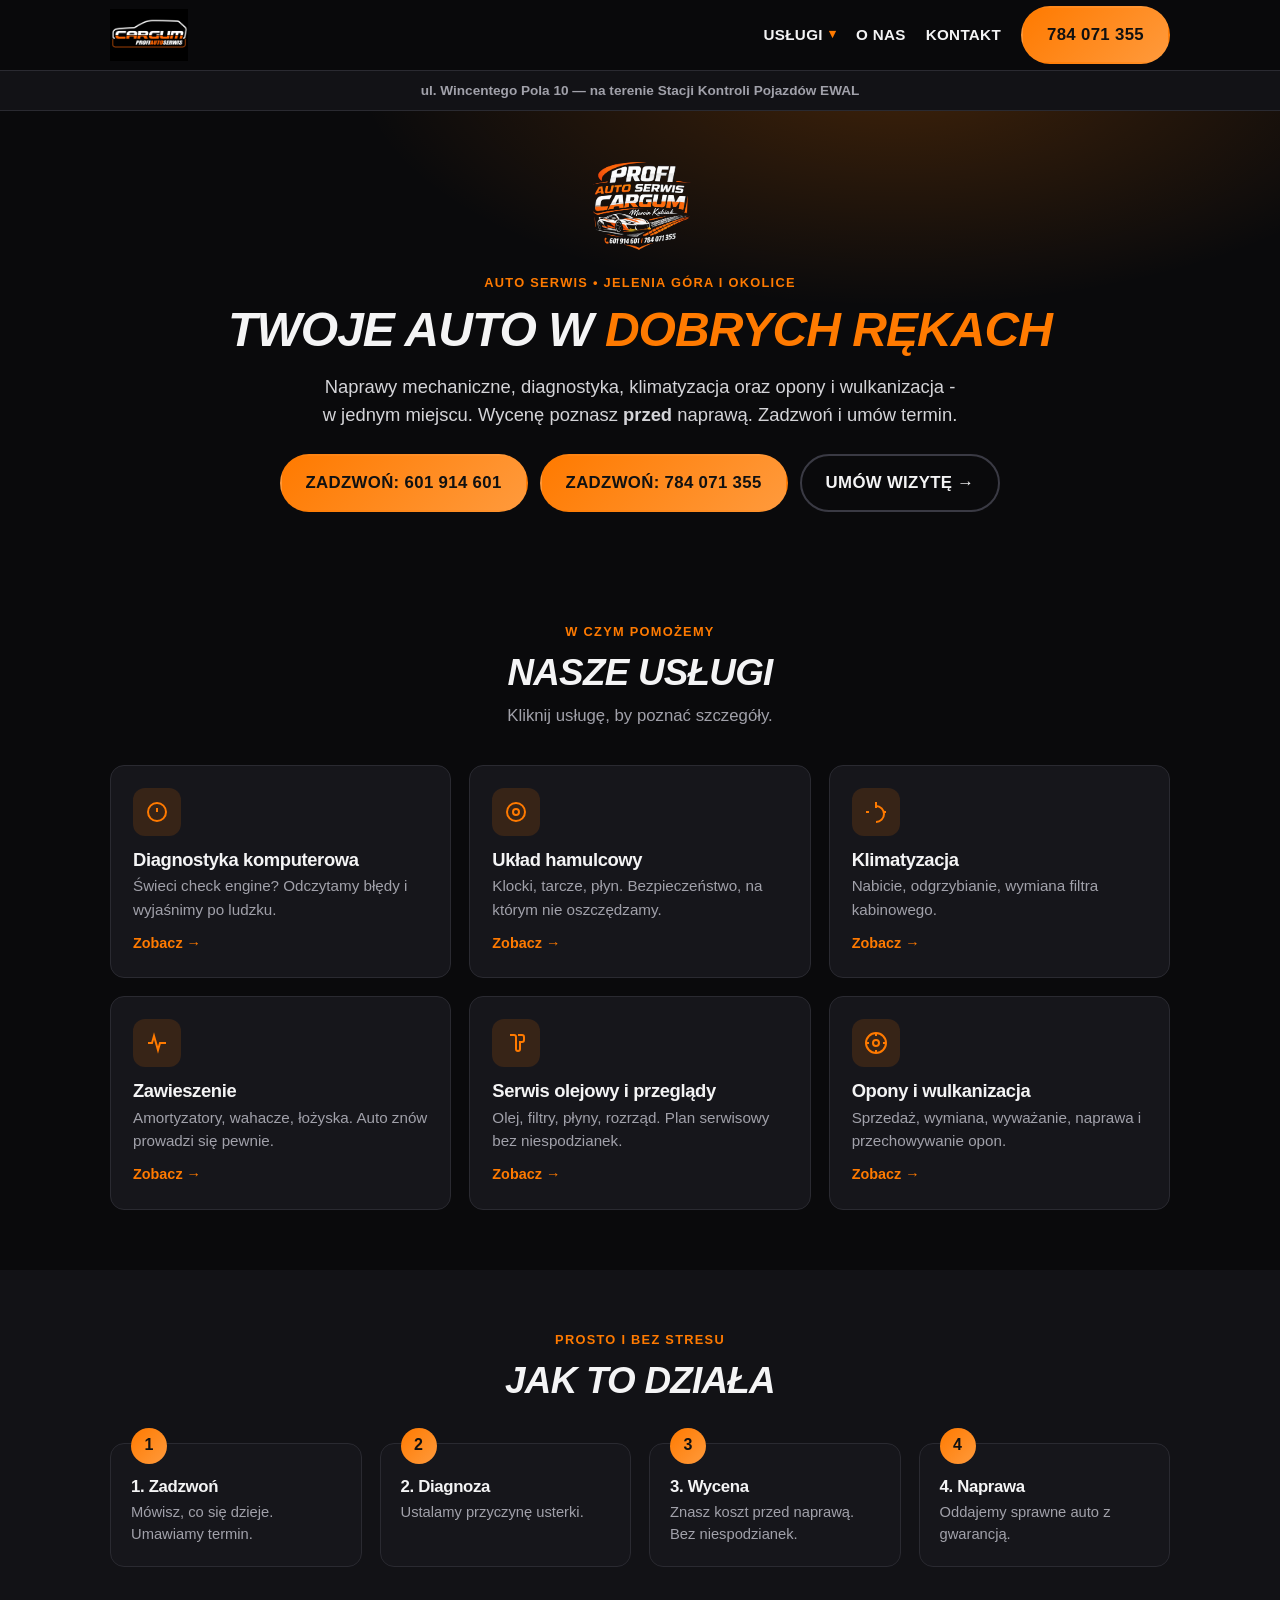
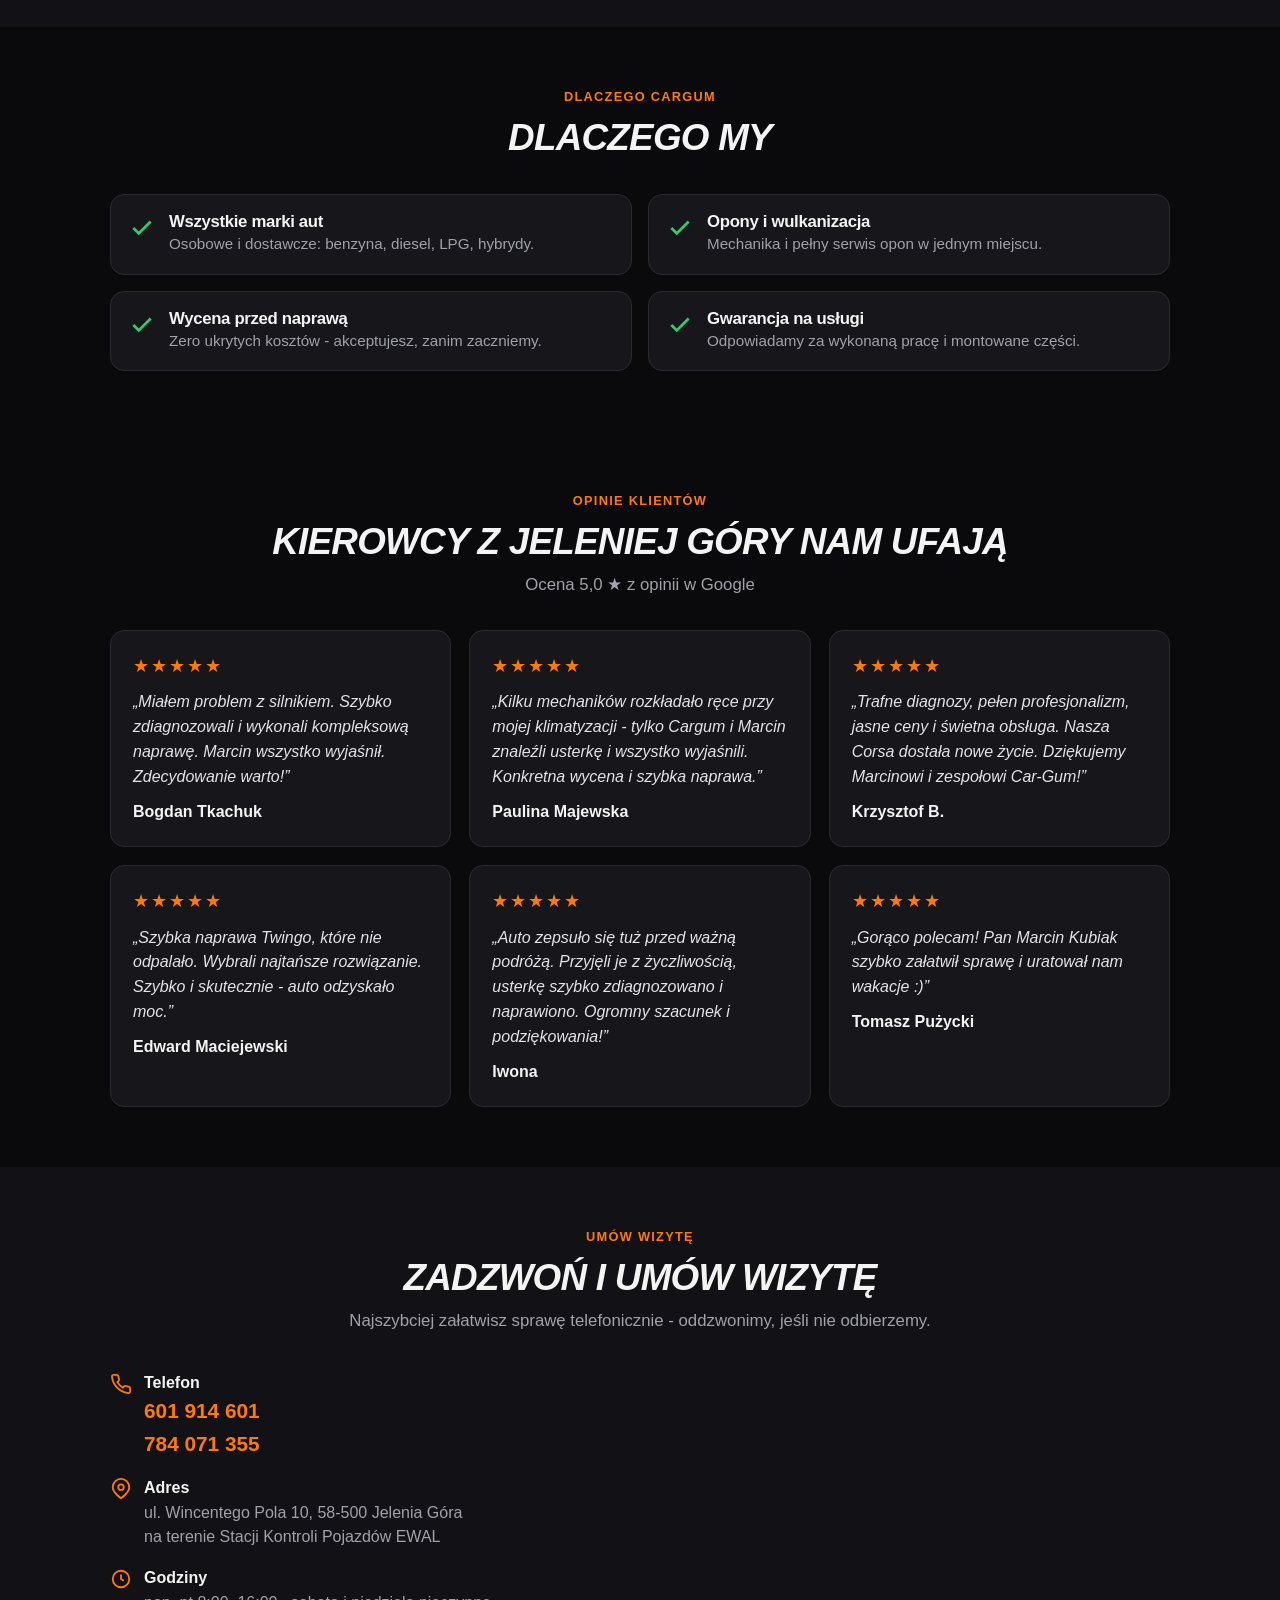
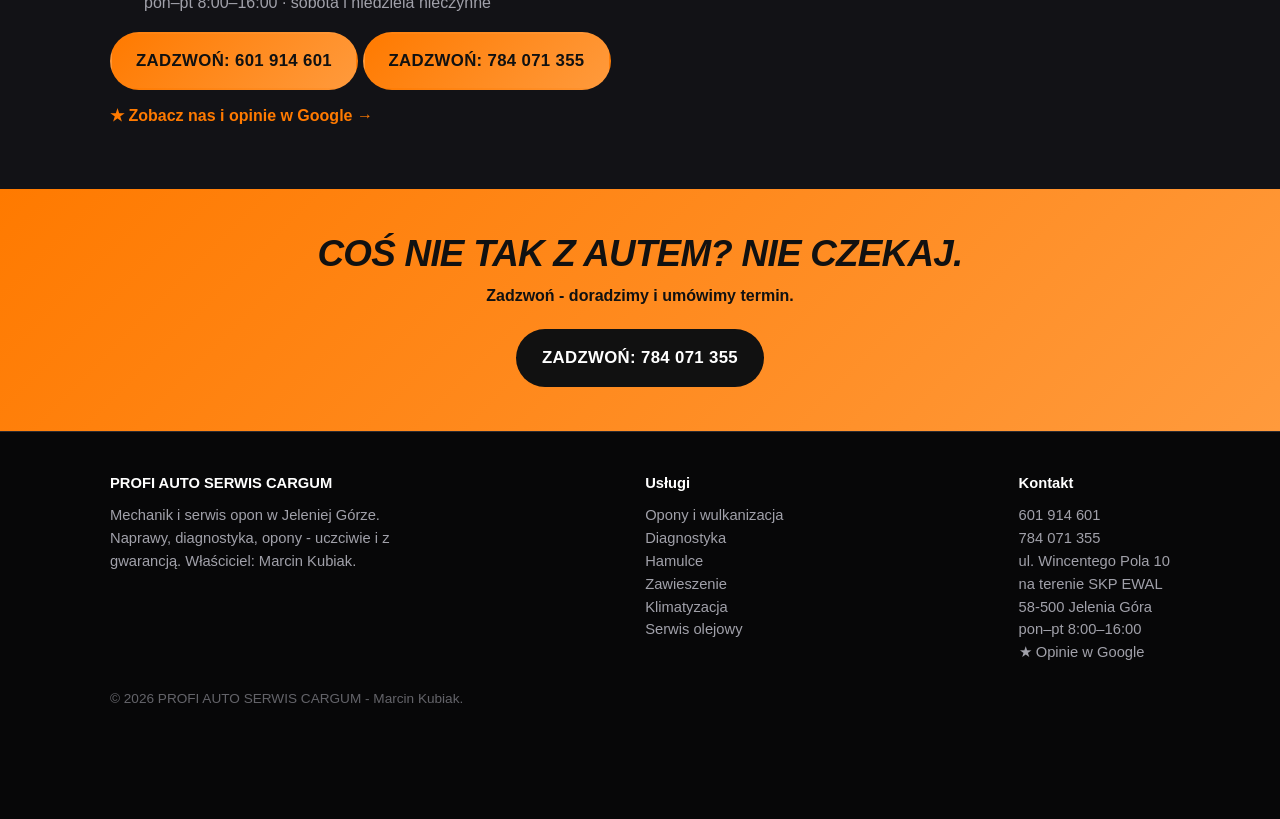
==== commit bddcc6af: "Aktualizacja strony: dwa numery telefonu, nowe logo, pasek adresu, kolejność usług, opinie, link do " ====
--- a/index.html
+++ b/index.html
@@ -19,7 +19,7 @@
  "priceRange":"$$",
  "aggregateRating":{"@type":"AggregateRating","ratingValue":"5.0","reviewCount":"6"},
  "review":[
-  {"@type":"Review","author":{"@type":"Person","name":"Bogdan Tkachuk"},"reviewRating":{"@type":"Rating","ratingValue":"5"},"reviewBody":"Problem z silnikiem - szybko zdiagnozowali i wykonali kompleksową naprawę. Robert wszystko wyjaśnił."},
+  {"@type":"Review","author":{"@type":"Person","name":"Bogdan Tkachuk"},"reviewRating":{"@type":"Rating","ratingValue":"5"},"reviewBody":"Problem z silnikiem - szybko zdiagnozowali i wykonali kompleksową naprawę. Marcin wszystko wyjaśnił."},
   {"@type":"Review","author":{"@type":"Person","name":"Paulina Majewska"},"reviewRating":{"@type":"Rating","ratingValue":"5"},"reviewBody":"Tylko Cargum znalazł usterkę klimatyzacji. Konkretna wycena i szybka naprawa."},
   {"@type":"Review","author":{"@type":"Person","name":"Krzysztof B."},"reviewRating":{"@type":"Rating","ratingValue":"5"},"reviewBody":"Trafne diagnozy, profesjonalizm, jasne ceny. Dziękujemy Marcinowi i zespołowi Car-Gum!"},
   {"@type":"Review","author":{"@type":"Person","name":"Edward Maciejewski"},"reviewRating":{"@type":"Rating","ratingValue":"5"},"reviewBody":"Szybka naprawa Twingo, które nie odpalało. Szybko i skutecznie."},
@@ -54,13 +54,16 @@
  </nav>
 </div></header>
 
+<div class="addr-bar"><div class="wrap">ul. Wincentego Pola 10 — na terenie Stacji Kontroli Pojazdów EWAL</div></div>
+
 <section class="hero"><div class="wrap center">
- <img class="logo-big" src="cargum-logo.png" alt="PROFI AUTO SERWIS CARGUM Marcin Kubiak" onerror="this.style.display='none'">
+ <img class="logo-big" src="cargum-logo-hero.png" alt="PROFI AUTO SERWIS CARGUM Marcin Kubiak" onerror="this.style.display='none'">
  <div class="eyebrow">Auto serwis • Jelenia Góra i okolice</div>
  <h1>Twoje auto w <span class="hl">dobrych rękach</span></h1>
- <p class="sub">Naprawy mechaniczne, diagnostyka oraz opony i wulkanizacja - w jednym miejscu.
+ <p class="sub">Naprawy mechaniczne, diagnostyka, klimatyzacja oraz opony i wulkanizacja - w jednym miejscu.
    Wycenę poznasz <b>przed</b> naprawą. Zadzwoń i umów termin.</p>
  <div class="cta-row">
+  <a class="btn btn-call" href="tel:+48601914601">Zadzwoń: 601 914 601</a>
   <a class="btn btn-call" href="tel:+48784071355">Zadzwoń: 784 071 355</a>
   <a class="btn btn-ghost" href="kontakt.html">Umów wizytę →</a>
  </div>
@@ -74,11 +77,6 @@
   <p class="lead">Kliknij usługę, by poznać szczegóły.</p>
  </div>
  <div class="grid grid-3">
-  <a class="card" href="opony.html">
-   <div class="ico"><svg viewBox="0 0 24 24" fill="none" stroke="currentColor" stroke-width="2"><circle cx="12" cy="12" r="10"/><circle cx="12" cy="12" r="3"/><path d="M12 2v3M12 19v3M2 12h3M19 12h3"/></svg></div>
-   <h3>Opony i wulkanizacja <span class="badge-spec">Specjalizacja</span></h3>
-   <p>Sprzedaż, wymiana, wyważanie, naprawa i przechowywanie opon.</p><span class="more">Zobacz →</span>
-  </a>
   <a class="card" href="diagnostyka.html">
    <div class="ico"><svg viewBox="0 0 24 24" fill="none" stroke="currentColor" stroke-width="2"><circle cx="12" cy="12" r="9"/><path d="M12 8v4M12 16h.01"/></svg></div>
    <h3>Diagnostyka komputerowa</h3>
@@ -103,6 +101,11 @@
    <div class="ico"><svg viewBox="0 0 24 24" fill="none" stroke="currentColor" stroke-width="2"><path d="M14 4h4a2 2 0 0 1 2 2v3a2 2 0 0 1-2 2h-2v7a2 2 0 0 1-4 0V6a2 2 0 0 0-2-2H6"/></svg></div>
    <h3>Serwis olejowy i przeglądy</h3>
    <p>Olej, filtry, płyny, rozrząd. Plan serwisowy bez niespodzianek.</p><span class="more">Zobacz →</span>
+  </a>
+  <a class="card" href="opony.html">
+   <div class="ico"><svg viewBox="0 0 24 24" fill="none" stroke="currentColor" stroke-width="2"><circle cx="12" cy="12" r="10"/><circle cx="12" cy="12" r="3"/><path d="M12 2v3M12 19v3M2 12h3M19 12h3"/></svg></div>
+   <h3>Opony i wulkanizacja</h3>
+   <p>Sprzedaż, wymiana, wyważanie, naprawa i przechowywanie opon.</p><span class="more">Zobacz →</span>
   </a>
  </div>
 </div></section>
@@ -133,8 +136,8 @@
 <section><div class="wrap">
  <div class="center" style="margin-bottom:32px"><div class="eyebrow">Opinie klientów</div><h2>Kierowcy z Jeleniej Góry nam ufają</h2><p class="lead">Ocena 5,0 ★ z opinii w Google</p></div>
  <div class="grid grid-3">
-  <div class="review"><div class="stars">★★★★★</div><p>„Miałem problem z silnikiem. Szybko zdiagnozowali i wykonali kompleksową naprawę. Robert wszystko wyjaśnił. Zdecydowanie warto!”</p><div class="who">Bogdan Tkachuk</div></div>
-  <div class="review"><div class="stars">★★★★★</div><p>„Kilku mechaników rozkładało ręce przy mojej klimatyzacji - tylko Cargum i Robert znaleźli usterkę i wszystko wyjaśnili. Konkretna wycena i szybka naprawa.”</p><div class="who">Paulina Majewska</div></div>
+  <div class="review"><div class="stars">★★★★★</div><p>„Miałem problem z silnikiem. Szybko zdiagnozowali i wykonali kompleksową naprawę. Marcin wszystko wyjaśnił. Zdecydowanie warto!”</p><div class="who">Bogdan Tkachuk</div></div>
+  <div class="review"><div class="stars">★★★★★</div><p>„Kilku mechaników rozkładało ręce przy mojej klimatyzacji - tylko Cargum i Marcin znaleźli usterkę i wszystko wyjaśnili. Konkretna wycena i szybka naprawa.”</p><div class="who">Paulina Majewska</div></div>
   <div class="review"><div class="stars">★★★★★</div><p>„Trafne diagnozy, pełen profesjonalizm, jasne ceny i świetna obsługa. Nasza Corsa dostała nowe życie. Dziękujemy Marcinowi i zespołowi Car-Gum!”</p><div class="who">Krzysztof B.</div></div>
   <div class="review"><div class="stars">★★★★★</div><p>„Szybka naprawa Twingo, które nie odpalało. Wybrali najtańsze rozwiązanie. Szybko i skutecznie - auto odzyskało moc.”</p><div class="who">Edward Maciejewski</div></div>
   <div class="review"><div class="stars">★★★★★</div><p>„Auto zepsuło się tuż przed ważną podróżą. Przyjęli je z życzliwością, usterkę szybko zdiagnozowano i naprawiono. Ogromny szacunek i podziękowania!”</p><div class="who">Iwona</div></div>
@@ -151,10 +154,14 @@
  </div>
  <div class="contact">
   <div>
-   <div class="info-line"><svg viewBox="0 0 24 24" fill="none" stroke="currentColor" stroke-width="2"><path d="M22 16.92v3a2 2 0 0 1-2.18 2 19.79 19.79 0 0 1-8.63-3.07 19.5 19.5 0 0 1-6-6 19.79 19.79 0 0 1-3.07-8.67A2 2 0 0 1 4.11 2h3a2 2 0 0 1 2 1.72c.13.96.36 1.9.7 2.81a2 2 0 0 1-.45 2.11L8.09 9.91a16 16 0 0 0 6 6l1.27-1.27a2 2 0 0 1 2.11-.45c.91.34 1.85.57 2.81.7A2 2 0 0 1 22 16.92z"/></svg><div><b>Telefon</b><a href="tel:+48784071355" class="sub" style="color:var(--accent);font-weight:800;display:block;font-size:1.3rem">784 071 355</a></div></div>
-   <div class="info-line"><svg viewBox="0 0 24 24" fill="none" stroke="currentColor" stroke-width="2"><path d="M21 10c0 6-9 12-9 12s-9-6-9-12a9 9 0 0 1 18 0z"/><circle cx="12" cy="10" r="3"/></svg><div><b>Adres</b><span>ul. Wincentego Pola 10, 58-500 Jelenia Góra</span></div></div>
+   <div class="info-line"><svg viewBox="0 0 24 24" fill="none" stroke="currentColor" stroke-width="2"><path d="M22 16.92v3a2 2 0 0 1-2.18 2 19.79 19.79 0 0 1-8.63-3.07 19.5 19.5 0 0 1-6-6 19.79 19.79 0 0 1-3.07-8.67A2 2 0 0 1 4.11 2h3a2 2 0 0 1 2 1.72c.13.96.36 1.9.7 2.81a2 2 0 0 1-.45 2.11L8.09 9.91a16 16 0 0 0 6 6l1.27-1.27a2 2 0 0 1 2.11-.45c.91.34 1.85.57 2.81.7A2 2 0 0 1 22 16.92z"/></svg><div><b>Telefon</b><a href="tel:+48601914601" class="sub" style="color:var(--accent);font-weight:800;display:block;font-size:1.3rem">601 914 601</a><a href="tel:+48784071355" class="sub" style="color:var(--accent);font-weight:800;display:block;font-size:1.3rem">784 071 355</a></div></div>
+   <div class="info-line"><svg viewBox="0 0 24 24" fill="none" stroke="currentColor" stroke-width="2"><path d="M21 10c0 6-9 12-9 12s-9-6-9-12a9 9 0 0 1 18 0z"/><circle cx="12" cy="10" r="3"/></svg><div><b>Adres</b><span>ul. Wincentego Pola 10, 58-500 Jelenia Góra<br>na terenie Stacji Kontroli Pojazdów EWAL</span></div></div>
    <div class="info-line"><svg viewBox="0 0 24 24" fill="none" stroke="currentColor" stroke-width="2"><circle cx="12" cy="12" r="9"/><path d="M12 7v5l3 2"/></svg><div><b>Godziny</b><span>pon–pt 8:00–16:00 · sobota i niedziela nieczynne</span></div></div>
-   <a class="btn btn-call" href="tel:+48784071355" style="margin-top:8px">Zadzwoń: 784 071 355</a>
+   <div class="cta-row" style="margin-top:8px">
+    <a class="btn btn-call" href="tel:+48601914601">Zadzwoń: 601 914 601</a>
+    <a class="btn btn-call" href="tel:+48784071355">Zadzwoń: 784 071 355</a>
+   </div>
+   <a class="link" style="margin-top:14px;display:inline-block;color:var(--accent);font-weight:700" href="https://www.google.com/search?q=CarGum+Kubiak&stick=H4sIAAAAAAAA_-NgU1I1qDAxN0hNNTRLMzW1SEpNNDG2MqhItbAwsjA3TU4xMUkyMjCyWMTK65xY5F6aq-BdmpSZmA0AAklWrDkAAAA&hl=pl&mat=CVSwqr_SBW5SElcBa0lj__5SsxHapQMz6f7iwU5WV_amv-UcgT2u3wSIccnvn_T7VKjthmgQwViBcBcLqK4lq-20v3IeEWIu06MYF1fzuAr3SDYj5tdC1p8v7ogpbv94Mmg&authuser=0&zx=1782816035972" target="_blank" rel="noopener">★ Zobacz nas i opinie w Google →</a>
   </div>
   <div>
    <iframe class="map" style="height:100%;min-height:300px" loading="lazy" referrerpolicy="no-referrer-when-downgrade"
@@ -173,7 +180,7 @@
 <footer><div class="wrap cols">
  <div style="max-width:300px"><h4>PROFI AUTO SERWIS CARGUM</h4><p>Mechanik i serwis opon w Jeleniej Górze. Naprawy, diagnostyka, opony - uczciwie i z gwarancją. Właściciel: Marcin Kubiak.</p></div>
  <div><h4>Usługi</h4><p><a href="opony.html">Opony i wulkanizacja</a><br><a href="diagnostyka.html">Diagnostyka</a><br><a href="hamulce.html">Hamulce</a><br><a href="zawieszenie.html">Zawieszenie</a><br><a href="klimatyzacja.html">Klimatyzacja</a><br><a href="serwis-olejowy.html">Serwis olejowy</a></p></div>
- <div><h4>Kontakt</h4><p><a href="tel:+48784071355">784 071 355</a><br>ul. Wincentego Pola 10<br>58-500 Jelenia Góra<br>pon–pt 8:00–16:00</p></div>
+ <div><h4>Kontakt</h4><p><a href="tel:+48601914601">601 914 601</a><br><a href="tel:+48784071355">784 071 355</a><br>ul. Wincentego Pola 10<br>na terenie SKP EWAL<br>58-500 Jelenia Góra<br>pon–pt 8:00–16:00<br><a href="https://www.google.com/search?q=CarGum+Kubiak&stick=H4sIAAAAAAAA_-NgU1I1qDAxN0hNNTRLMzW1SEpNNDG2MqhItbAwsjA3TU4xMUkyMjCyWMTK65xY5F6aq-BdmpSZmA0AAklWrDkAAAA&hl=pl&mat=CVSwqr_SBW5SElcBa0lj__5SsxHapQMz6f7iwU5WV_amv-UcgT2u3wSIccnvn_T7VKjthmgQwViBcBcLqK4lq-20v3IeEWIu06MYF1fzuAr3SDYj5tdC1p8v7ogpbv94Mmg&authuser=0&zx=1782816035972" target="_blank" rel="noopener">★ Opinie w Google</a></p></div>
 </div><div class="wrap" style="margin-top:24px;opacity:.6;font-size:.85rem">© 2026 PROFI AUTO SERWIS CARGUM - Marcin Kubiak.</div></footer>
 
 <div class="callbar"><a href="tel:+48784071355">
--- a/styles.css
+++ b/styles.css
@@ -68,6 +68,9 @@
   .top nav{gap:12px}
   .top nav a.link, .menu>summary{font-size:.82rem}
 }
+
+/* Pasek adresu pod headerem */
+.addr-bar{background:var(--bg-soft);border-bottom:1px solid var(--line);color:var(--muted);font-size:.85rem;font-weight:600;text-align:center;padding:9px 0}
 
 /* Hero */
 .hero{position:relative;overflow:hidden;padding:40px 0 50px;
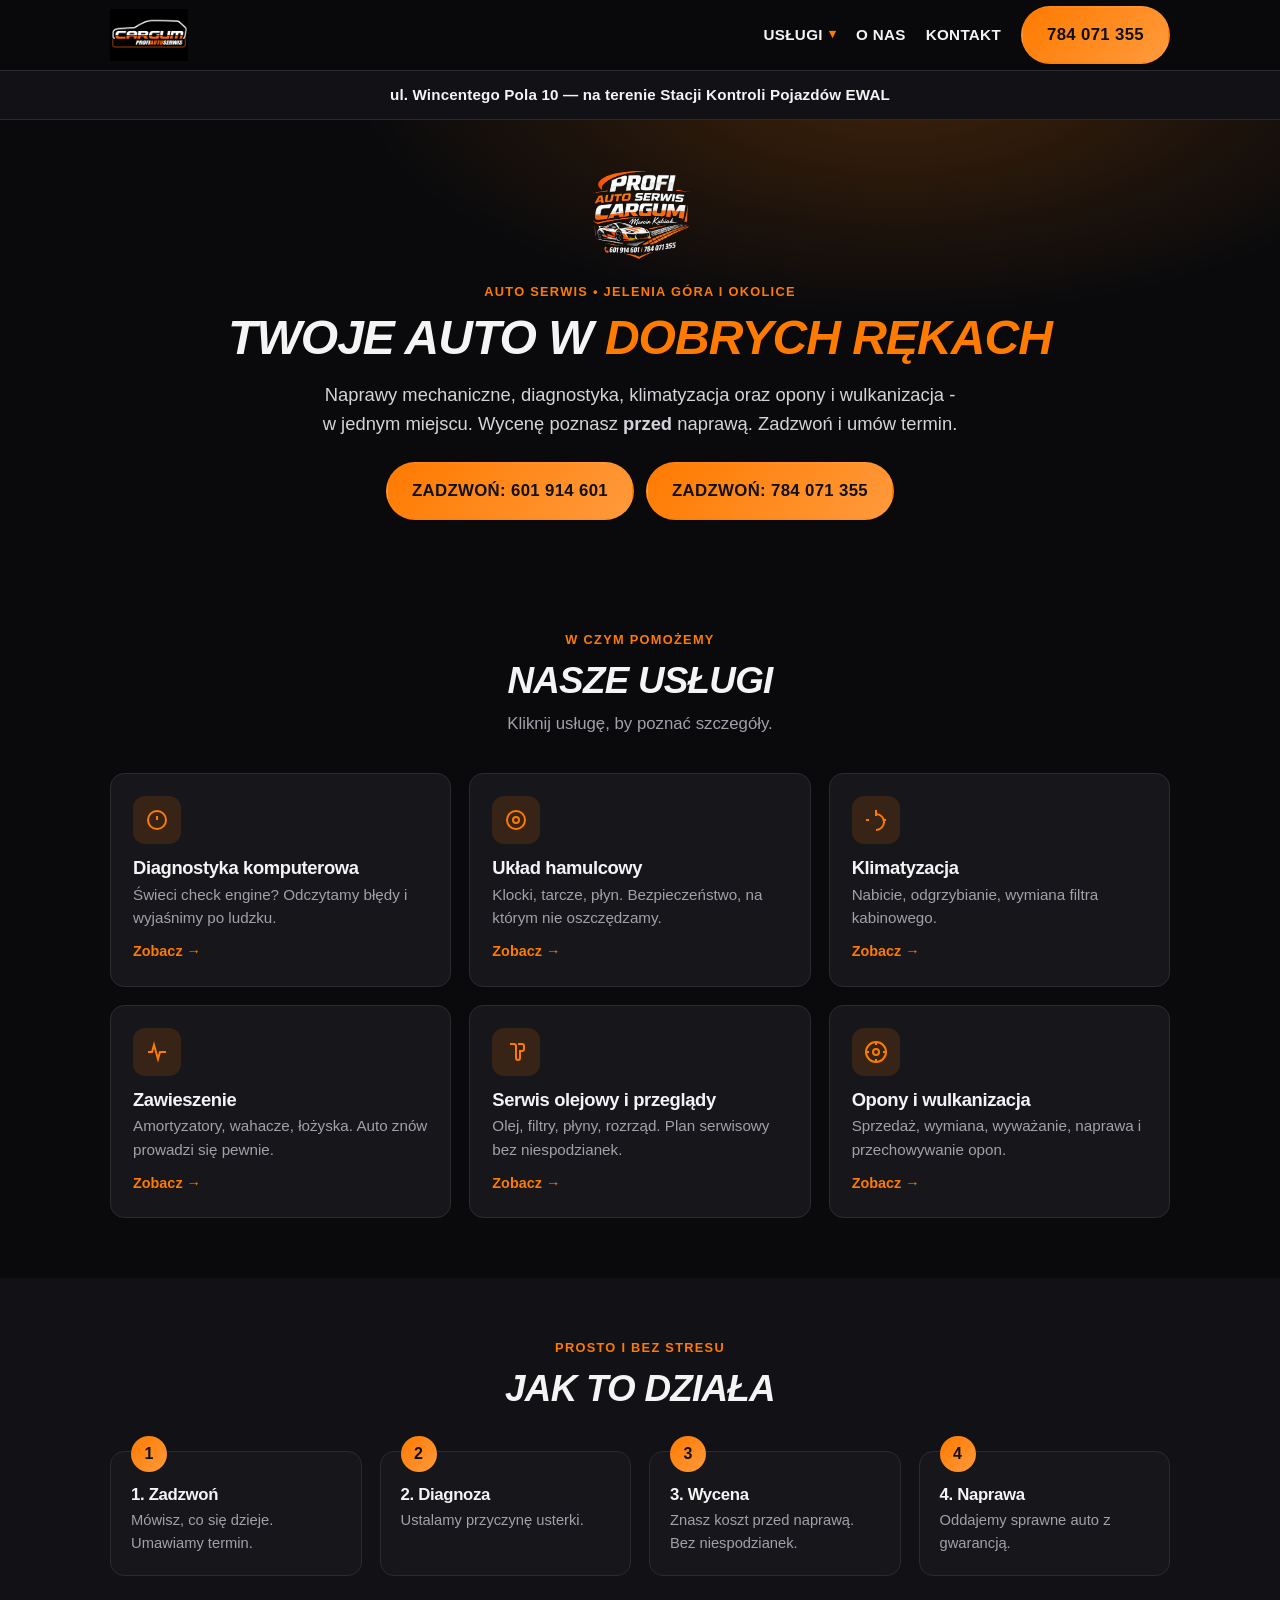
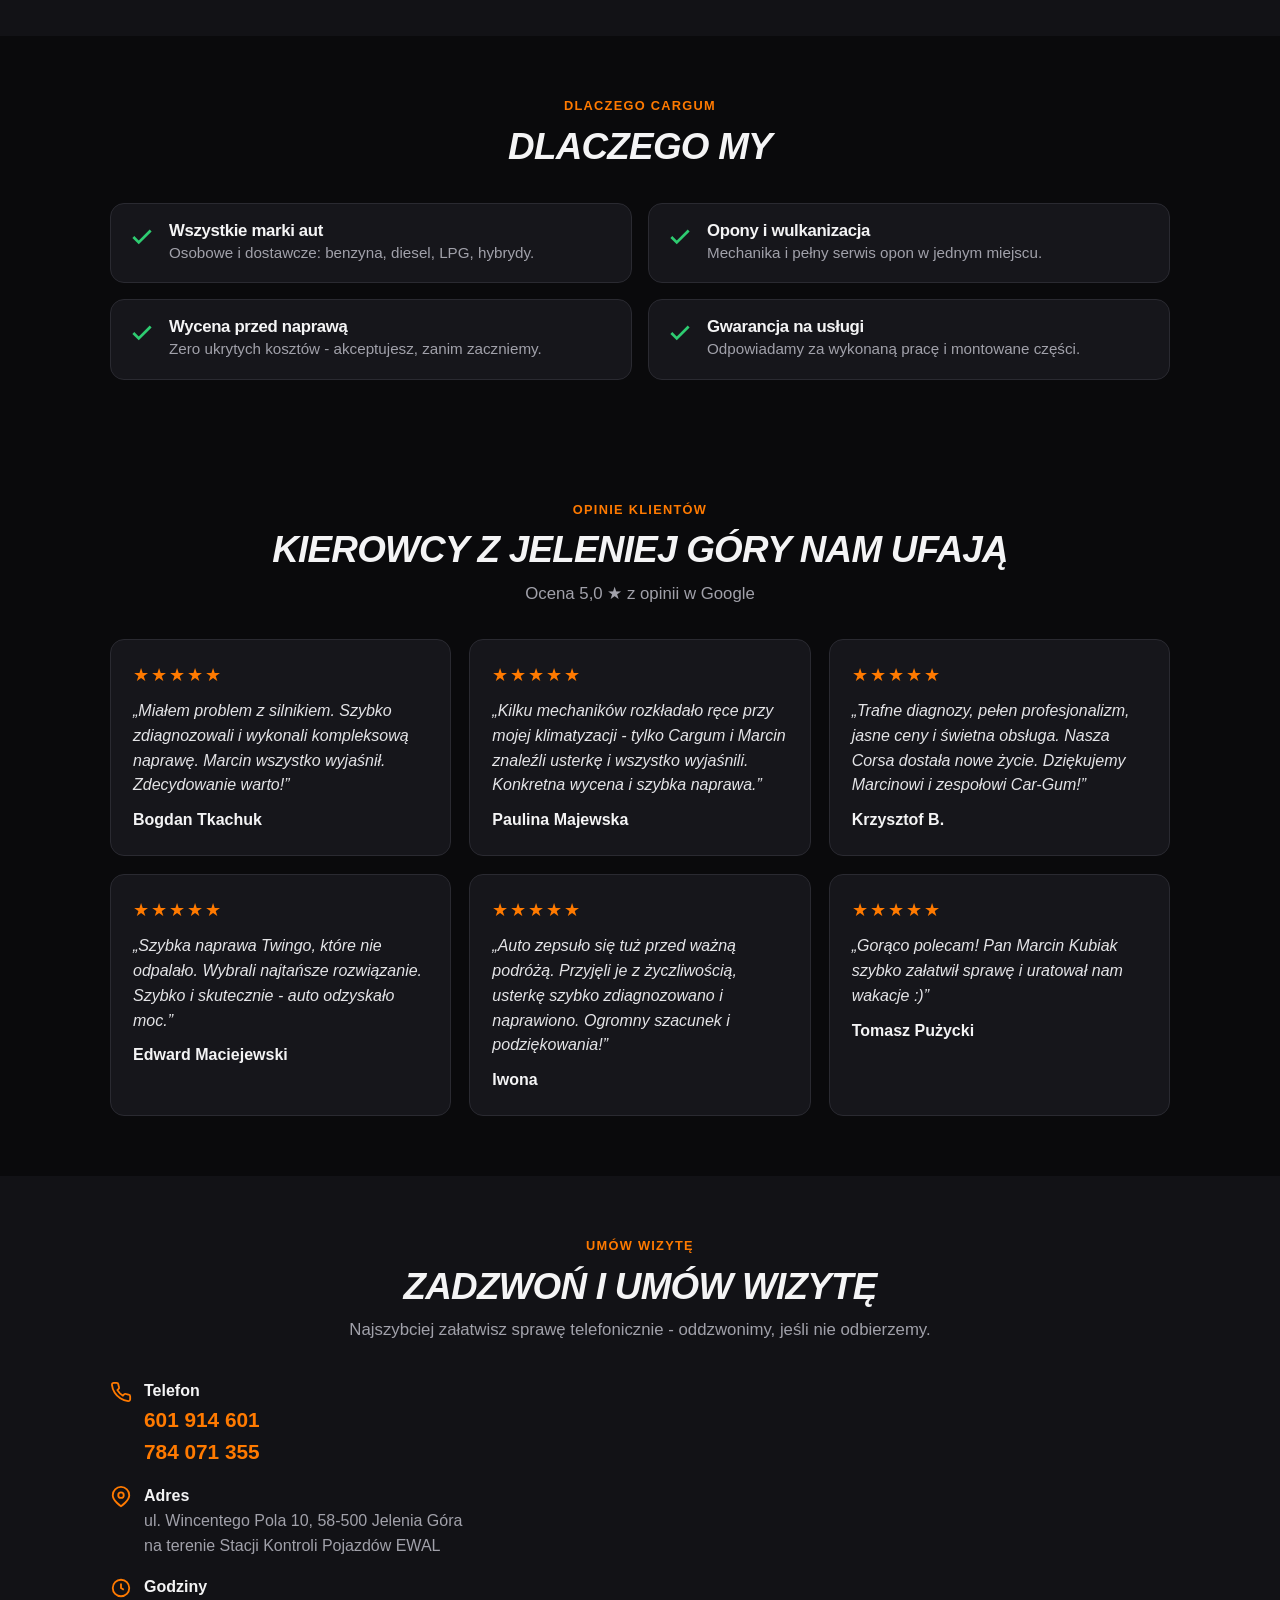
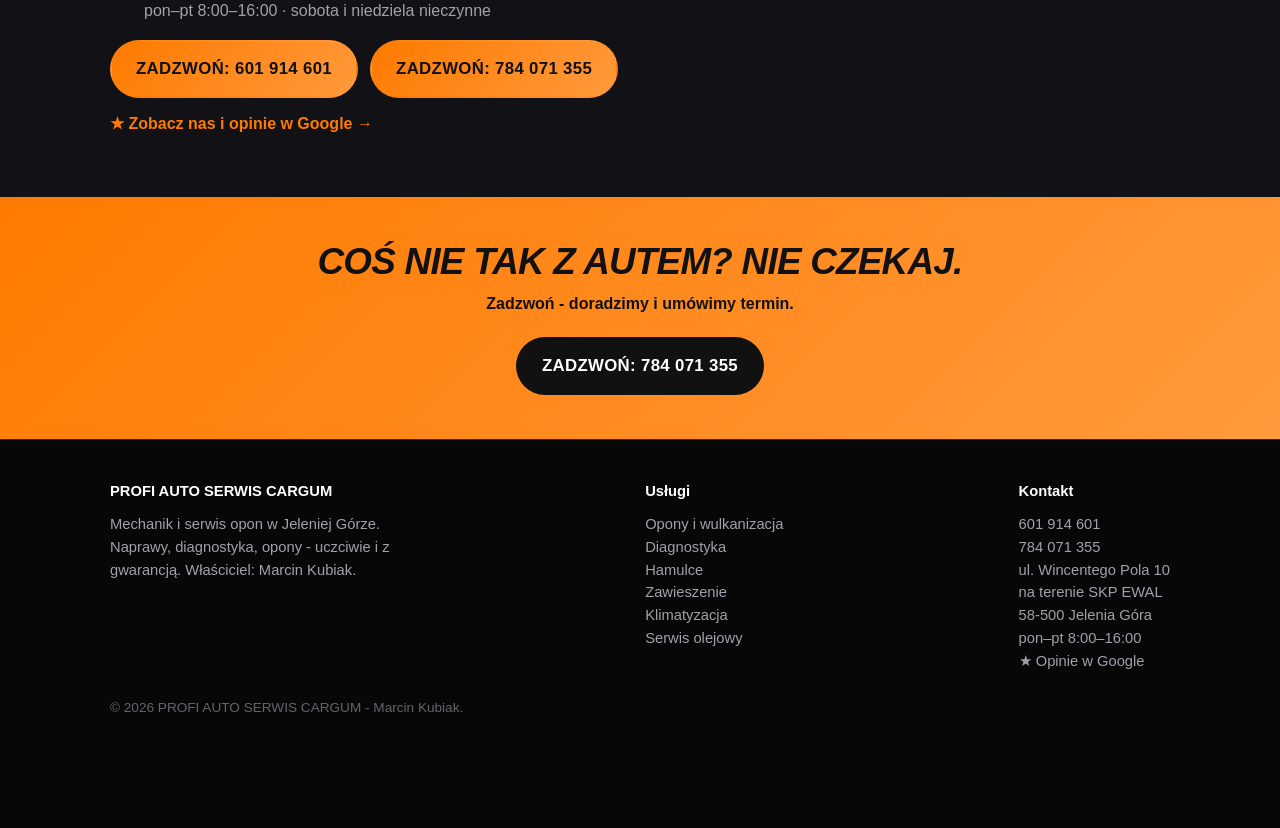
==== commit 07d71bdf: "Poprawki UX: bardziej wyrazisty pasek adresu, usunięcie zbędnego CTA przy dwóch numerach, naprawa na" ====
--- a/index.html
+++ b/index.html
@@ -62,10 +62,9 @@
  <h1>Twoje auto w <span class="hl">dobrych rękach</span></h1>
  <p class="sub">Naprawy mechaniczne, diagnostyka, klimatyzacja oraz opony i wulkanizacja - w jednym miejscu.
    Wycenę poznasz <b>przed</b> naprawą. Zadzwoń i umów termin.</p>
- <div class="cta-row">
+ <div class="cta-row" style="justify-content:center">
   <a class="btn btn-call" href="tel:+48601914601">Zadzwoń: 601 914 601</a>
   <a class="btn btn-call" href="tel:+48784071355">Zadzwoń: 784 071 355</a>
-  <a class="btn btn-ghost" href="kontakt.html">Umów wizytę →</a>
  </div>
 </div></section>
 
--- a/styles.css
+++ b/styles.css
@@ -70,7 +70,12 @@
 }
 
 /* Pasek adresu pod headerem */
-.addr-bar{background:var(--bg-soft);border-bottom:1px solid var(--line);color:var(--muted);font-size:.85rem;font-weight:600;text-align:center;padding:9px 0}
+.addr-bar{background:var(--bg-soft);border-bottom:1px solid var(--line);color:var(--ink);font-size:.95rem;font-weight:800;text-align:center;padding:12px 16px;letter-spacing:.01em}
+.addr-bar .wrap{max-width:680px}
+@media(max-width:560px){.addr-bar{font-size:.85rem;padding:10px 14px;line-height:1.4}}
+
+/* Wiersz przycisków (uzywany tez poza hero, np. sekcja kontakt) */
+.cta-row{display:flex;flex-wrap:wrap;gap:12px}
 
 /* Hero */
 .hero{position:relative;overflow:hidden;padding:40px 0 50px;
@@ -78,7 +83,7 @@
 .hero .logo-big{max-height:110px;margin:0 auto 12px;width:auto;mix-blend-mode:lighten}
 .hero h1 .hl{color:var(--accent)}
 .hero p.sub{color:#d4d4d8;font-size:1.15rem;margin:16px auto 24px;max-width:640px}
-.hero .cta-row{display:flex;flex-wrap:wrap;gap:12px;justify-content:center}
+.hero .cta-row{justify-content:center}
 .hero.small{padding:46px 0}
 .crumbs{color:var(--muted);font-size:.85rem;margin-bottom:14px}
 .crumbs a:hover{color:var(--accent)}
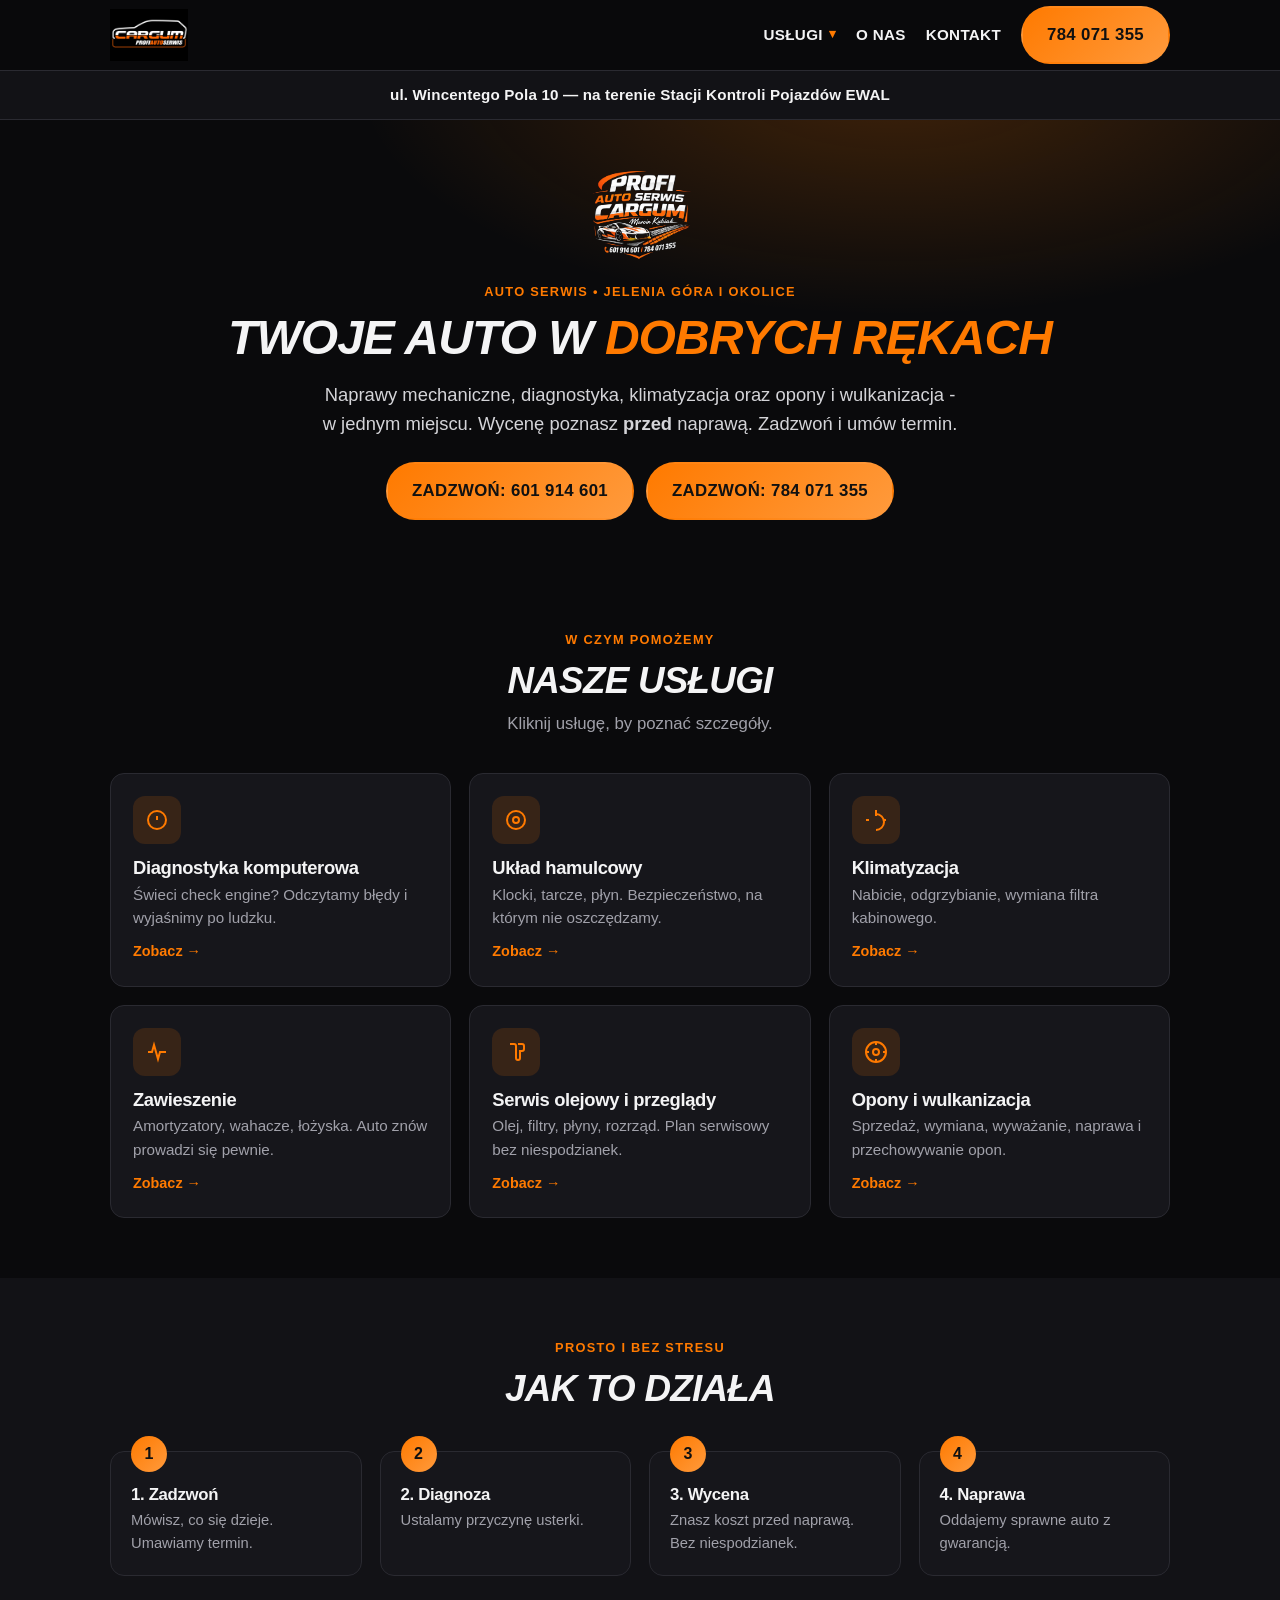
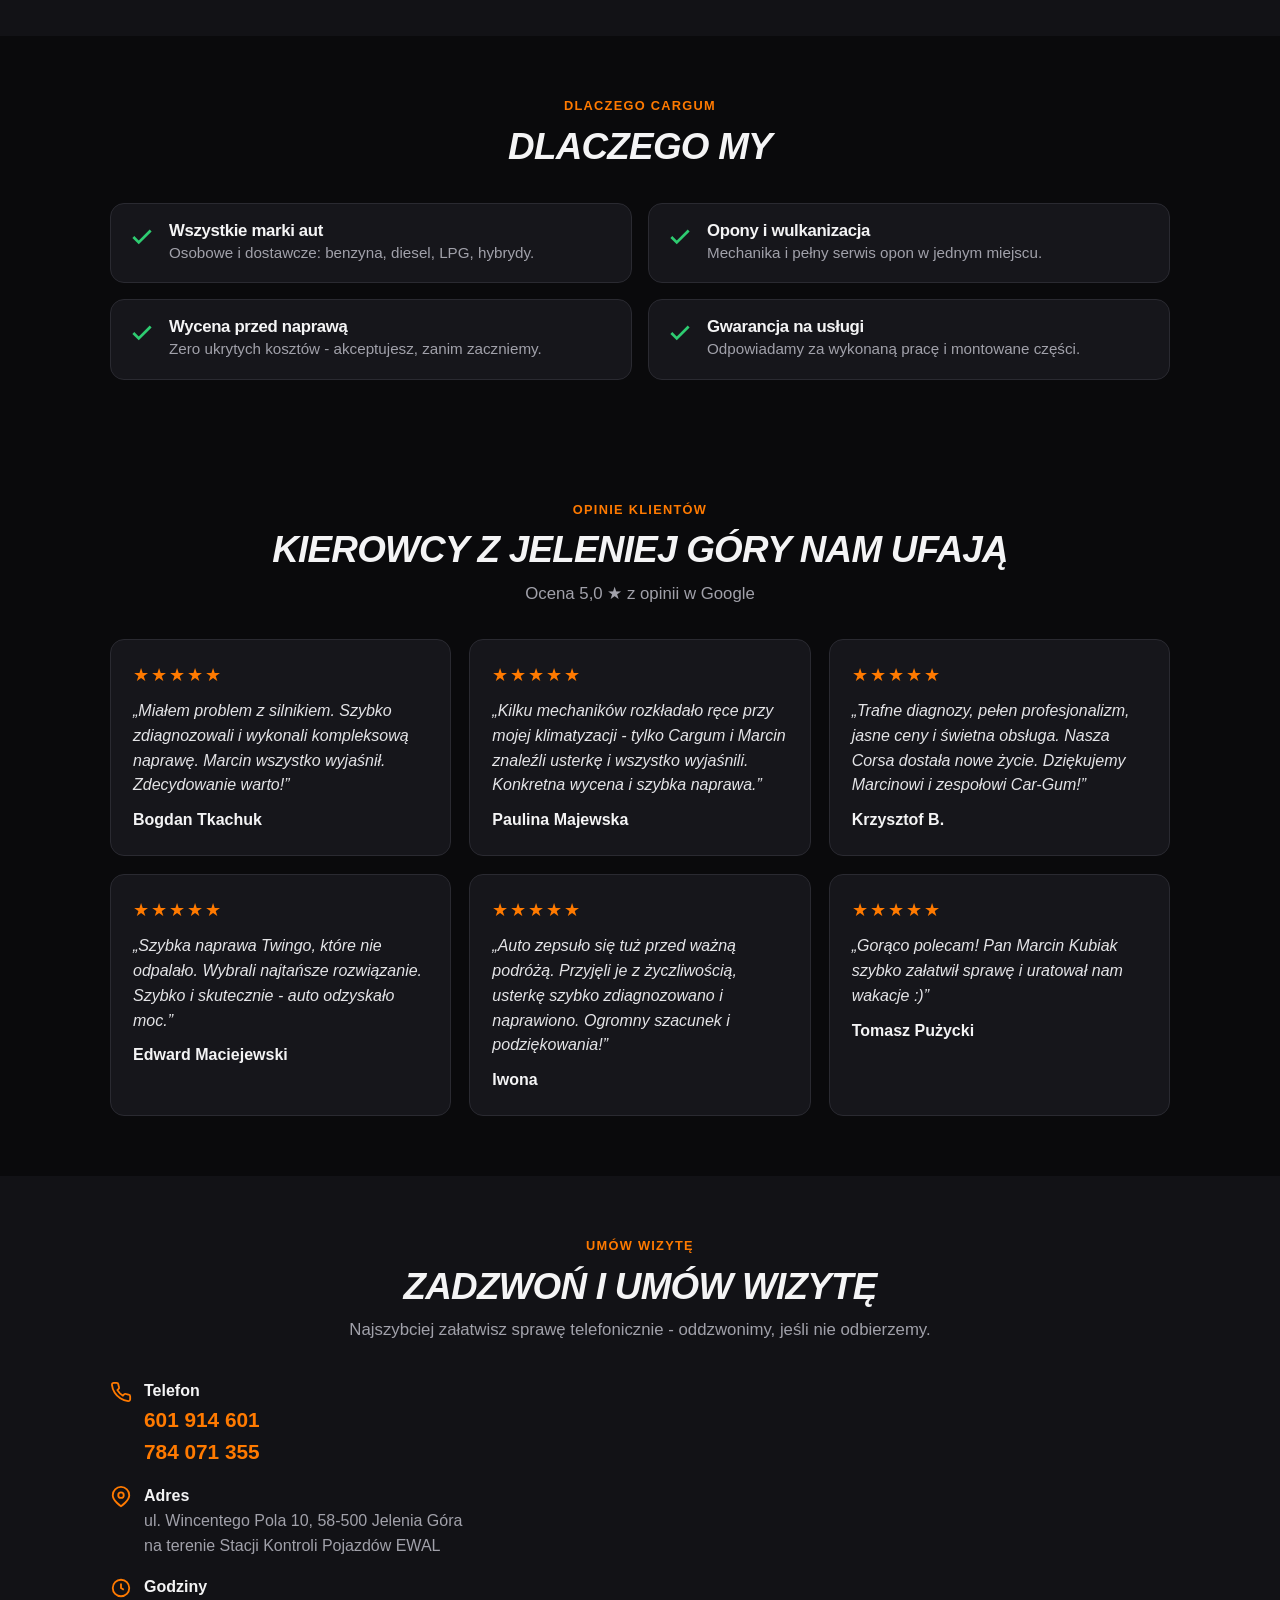
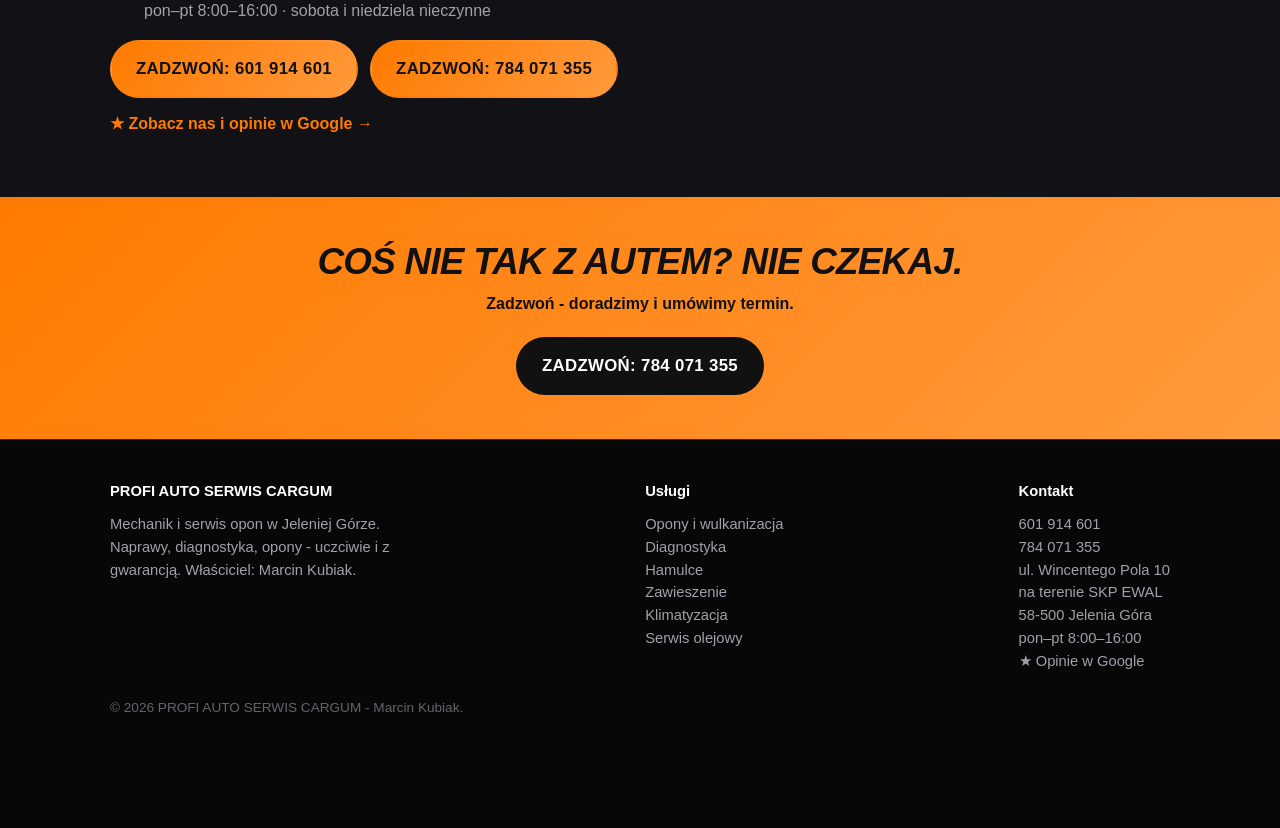
==== commit d1a1148c: "Pasek adresu: na mobile podział na dwie linie (ulica / lokalizacja SKP)" ====
--- a/index.html
+++ b/index.html
@@ -54,7 +54,7 @@
  </nav>
 </div></header>
 
-<div class="addr-bar"><div class="wrap">ul. Wincentego Pola 10 — na terenie Stacji Kontroli Pojazdów EWAL</div></div>
+<div class="addr-bar"><div class="wrap">ul. Wincentego Pola 10 —<br class="addr-break"> na terenie Stacji Kontroli Pojazdów EWAL</div></div>
 
 <section class="hero"><div class="wrap center">
  <img class="logo-big" src="cargum-logo-hero.png" alt="PROFI AUTO SERWIS CARGUM Marcin Kubiak" onerror="this.style.display='none'">
--- a/styles.css
+++ b/styles.css
@@ -72,7 +72,8 @@
 /* Pasek adresu pod headerem */
 .addr-bar{background:var(--bg-soft);border-bottom:1px solid var(--line);color:var(--ink);font-size:.95rem;font-weight:800;text-align:center;padding:12px 16px;letter-spacing:.01em}
 .addr-bar .wrap{max-width:680px}
-@media(max-width:560px){.addr-bar{font-size:.85rem;padding:10px 14px;line-height:1.4}}
+.addr-break{display:none}
+@media(max-width:560px){.addr-bar{font-size:.85rem;padding:10px 14px;line-height:1.4}.addr-break{display:inline}}
 
 /* Wiersz przycisków (uzywany tez poza hero, np. sekcja kontakt) */
 .cta-row{display:flex;flex-wrap:wrap;gap:12px}
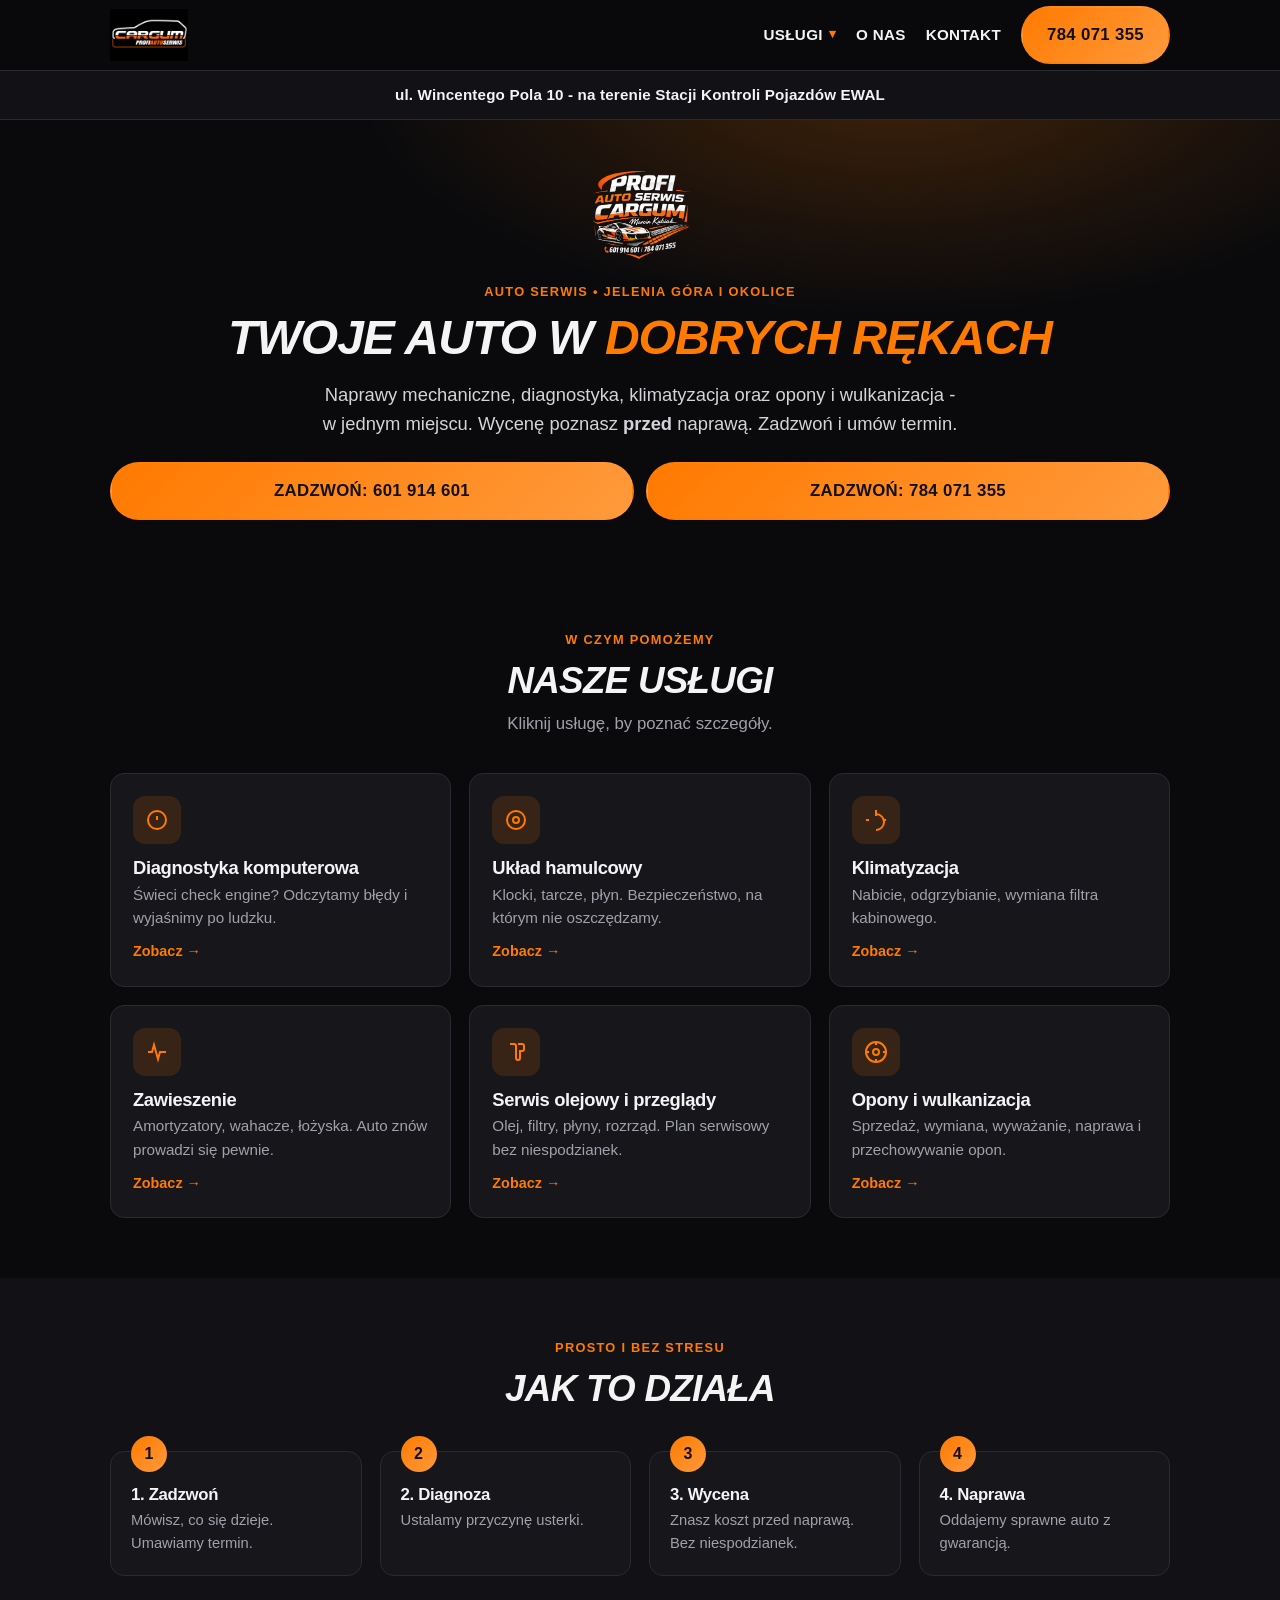
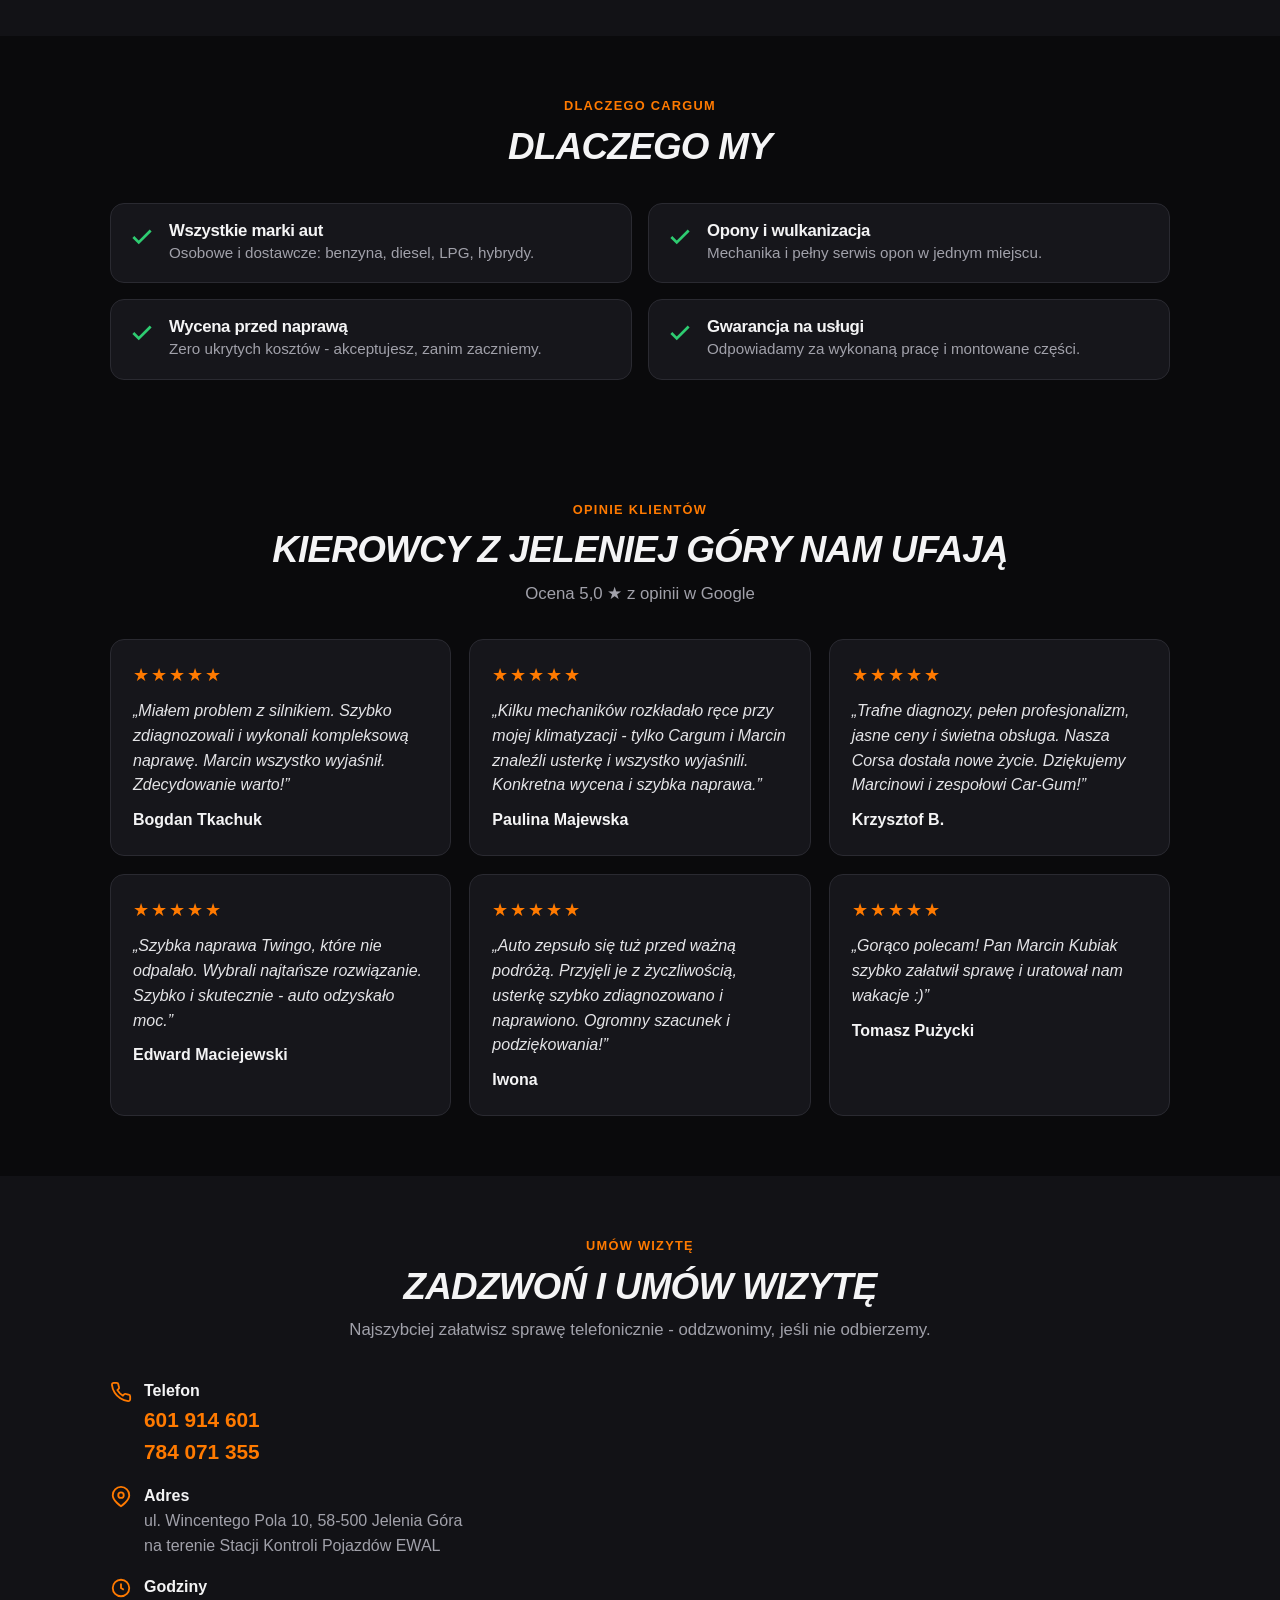
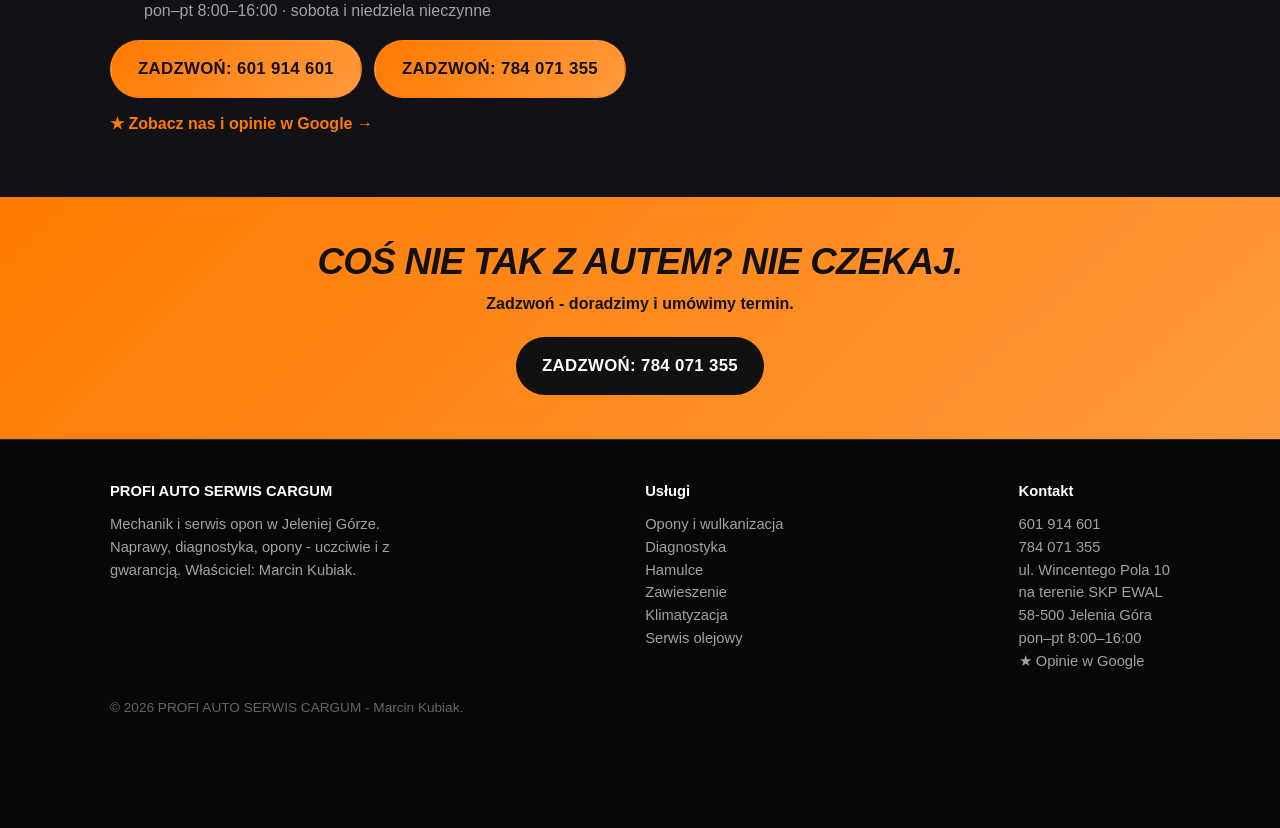
==== commit 39841fb2: "Pasek adresu: pojedynczy myślnik zamiast pogrubionego em dash" ====
--- a/index.html
+++ b/index.html
@@ -54,7 +54,7 @@
  </nav>
 </div></header>
 
-<div class="addr-bar"><div class="wrap">ul. Wincentego Pola 10 —<br class="addr-break"> na terenie Stacji Kontroli Pojazdów EWAL</div></div>
+<div class="addr-bar"><div class="wrap">ul. Wincentego Pola 10 -<br class="addr-break"> na terenie Stacji Kontroli Pojazdów EWAL</div></div>
 
 <section class="hero"><div class="wrap center">
  <img class="logo-big" src="cargum-logo-hero.png" alt="PROFI AUTO SERWIS CARGUM Marcin Kubiak" onerror="this.style.display='none'">
--- a/styles.css
+++ b/styles.css
@@ -77,6 +77,7 @@
 
 /* Wiersz przycisków (uzywany tez poza hero, np. sekcja kontakt) */
 .cta-row{display:flex;flex-wrap:wrap;gap:12px}
+.cta-row .btn{flex:1 1 200px;justify-content:center}
 
 /* Hero */
 .hero{position:relative;overflow:hidden;padding:40px 0 50px;
